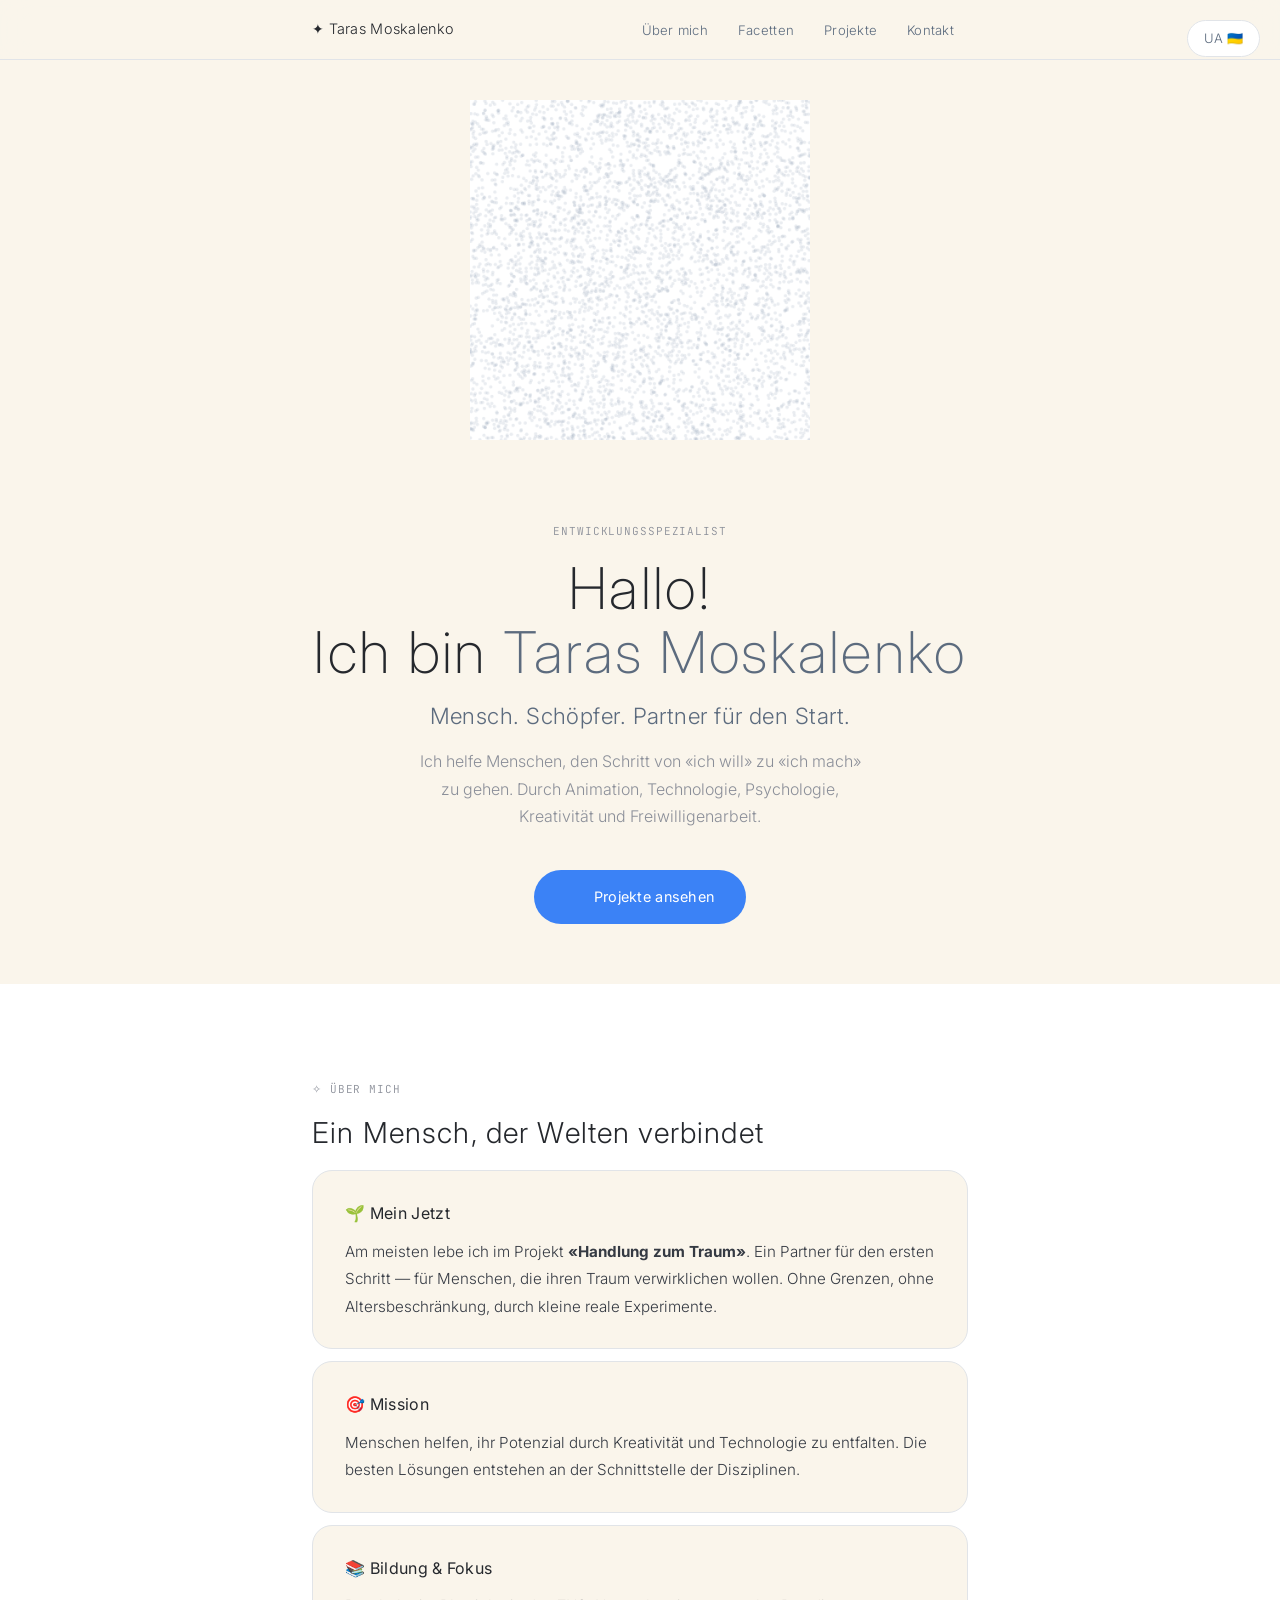
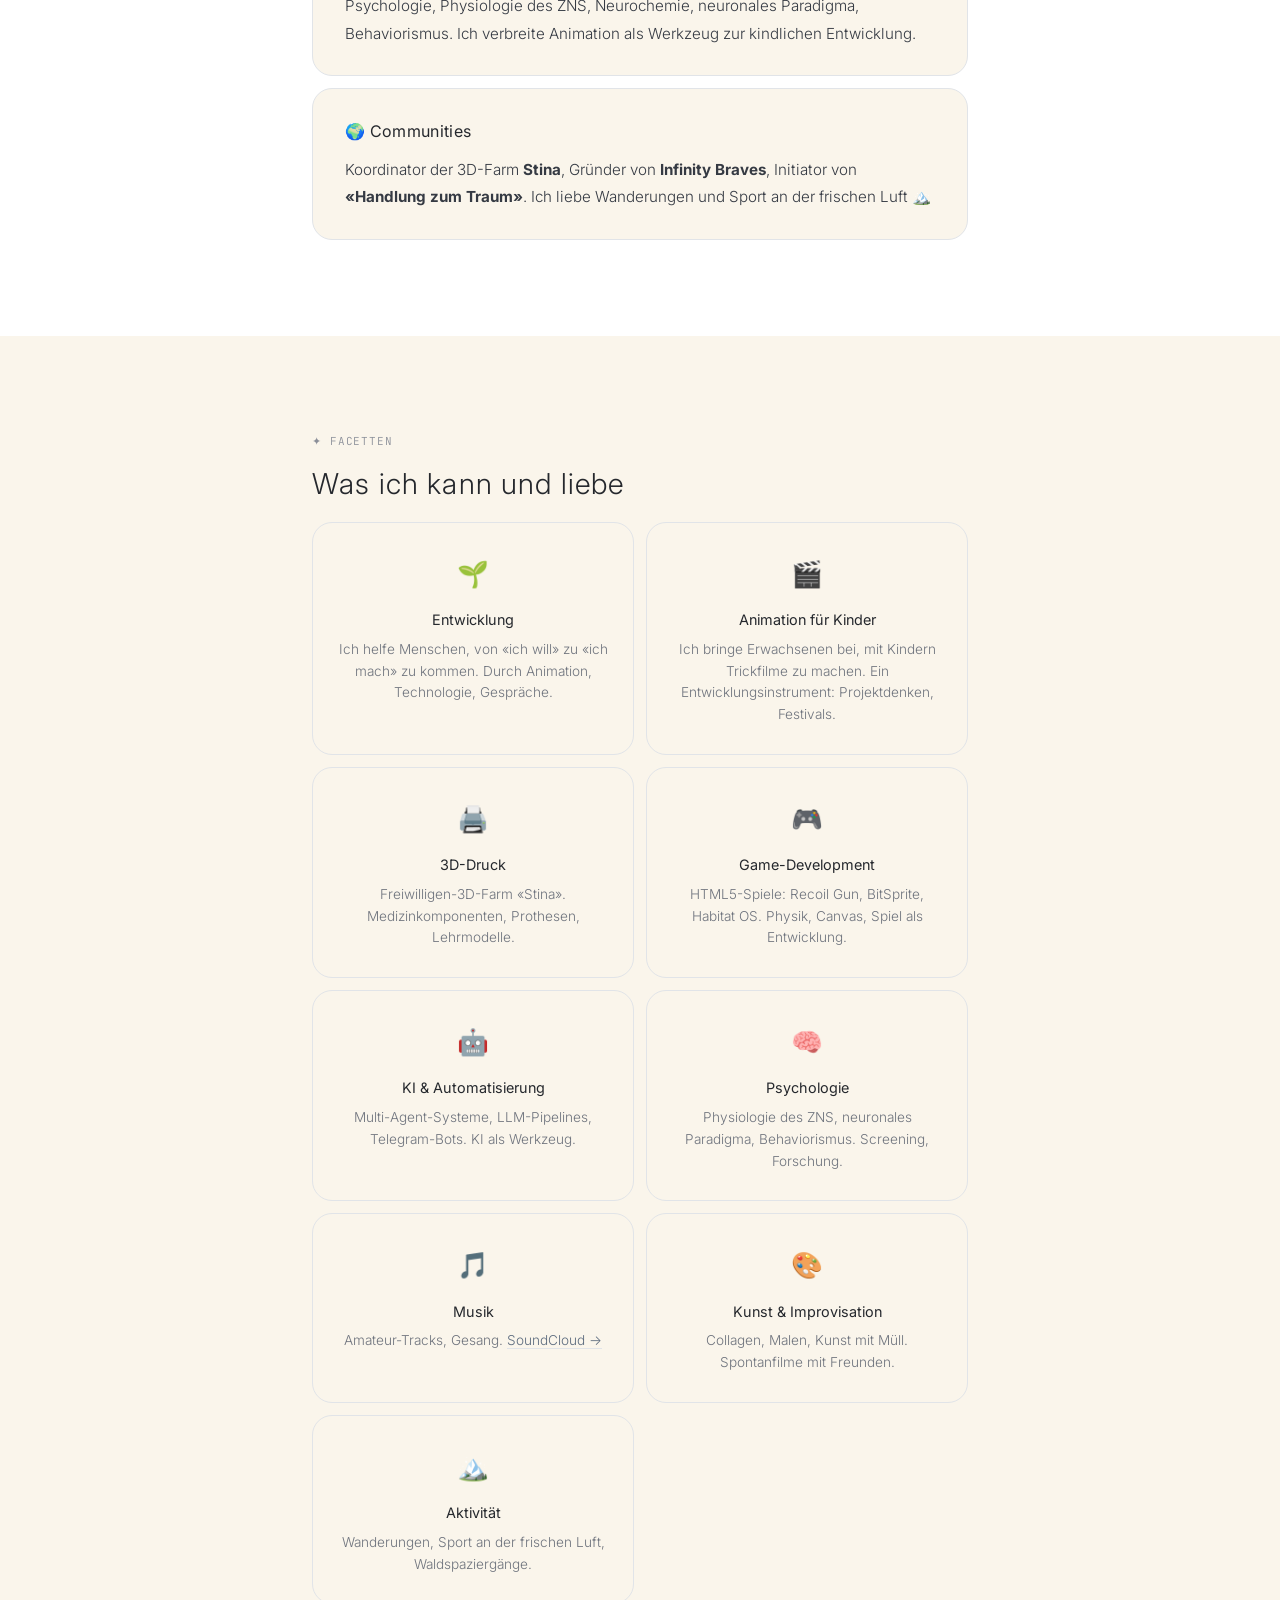
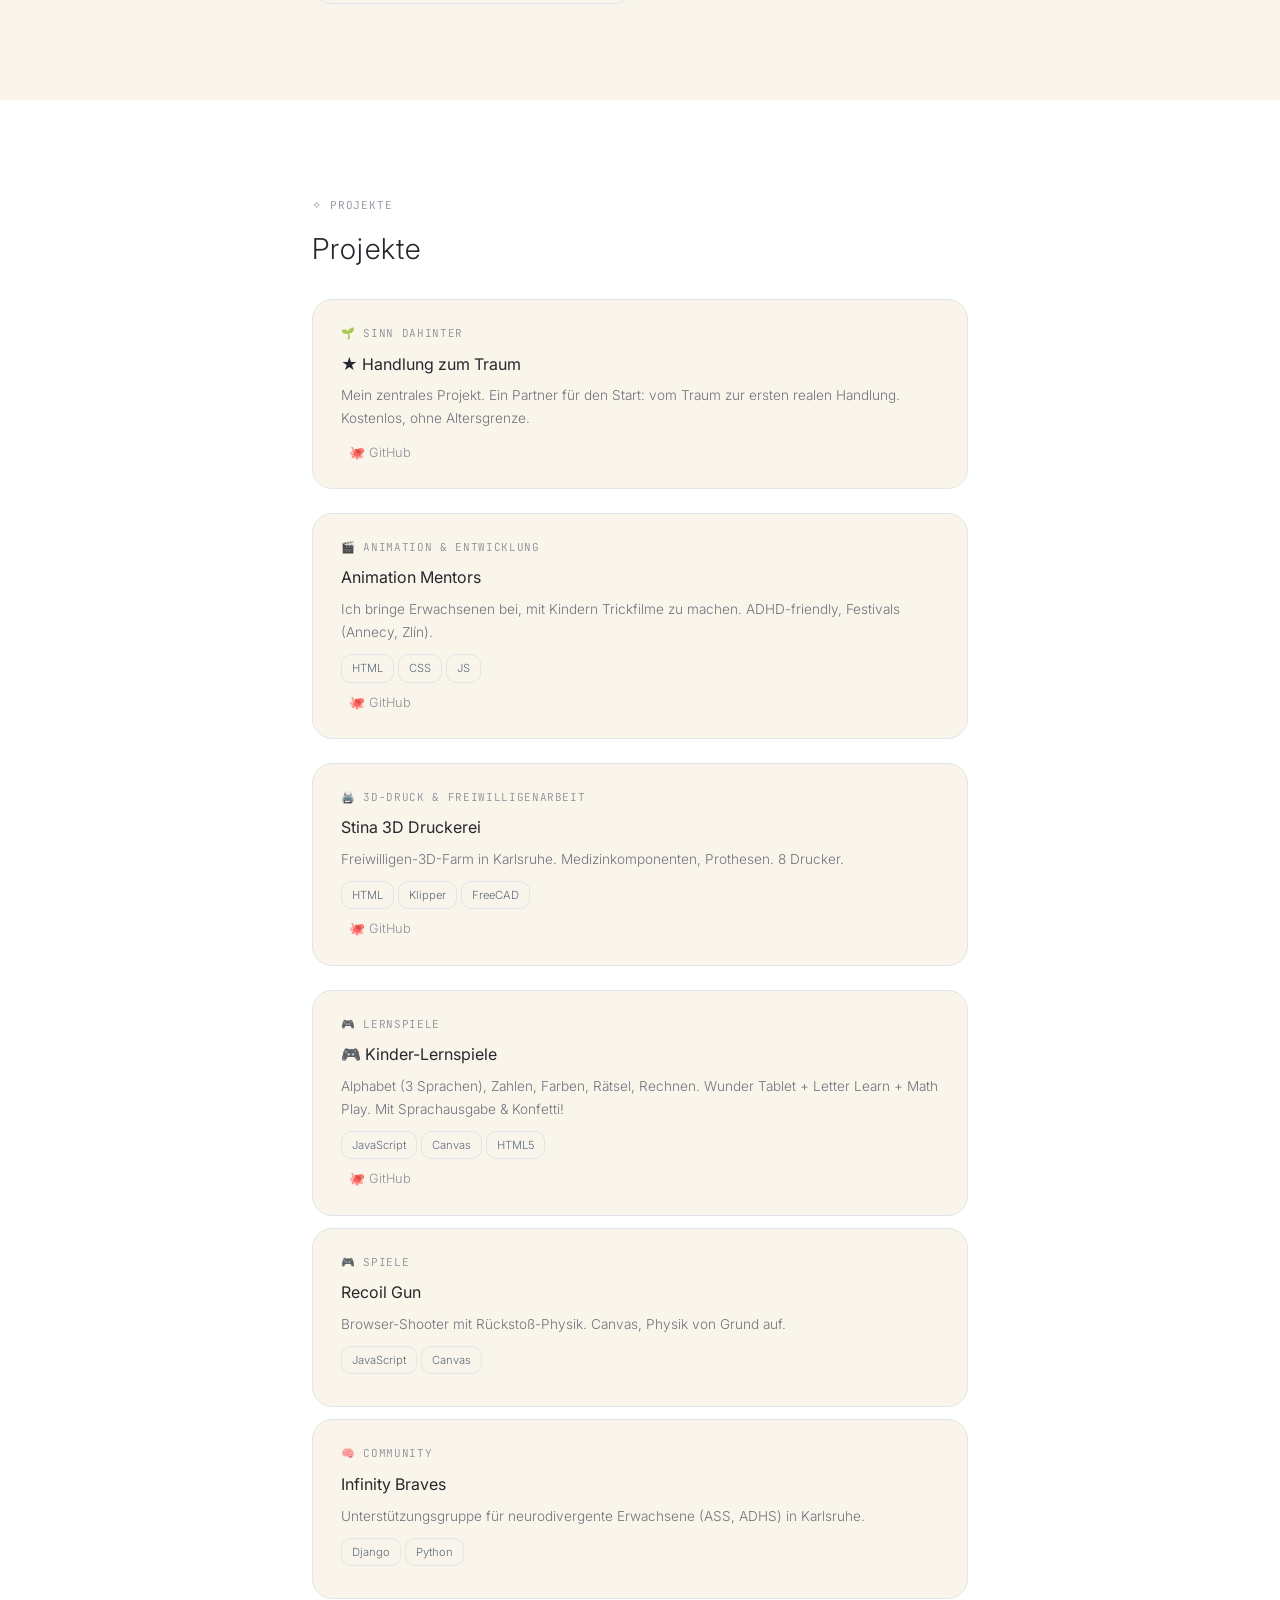
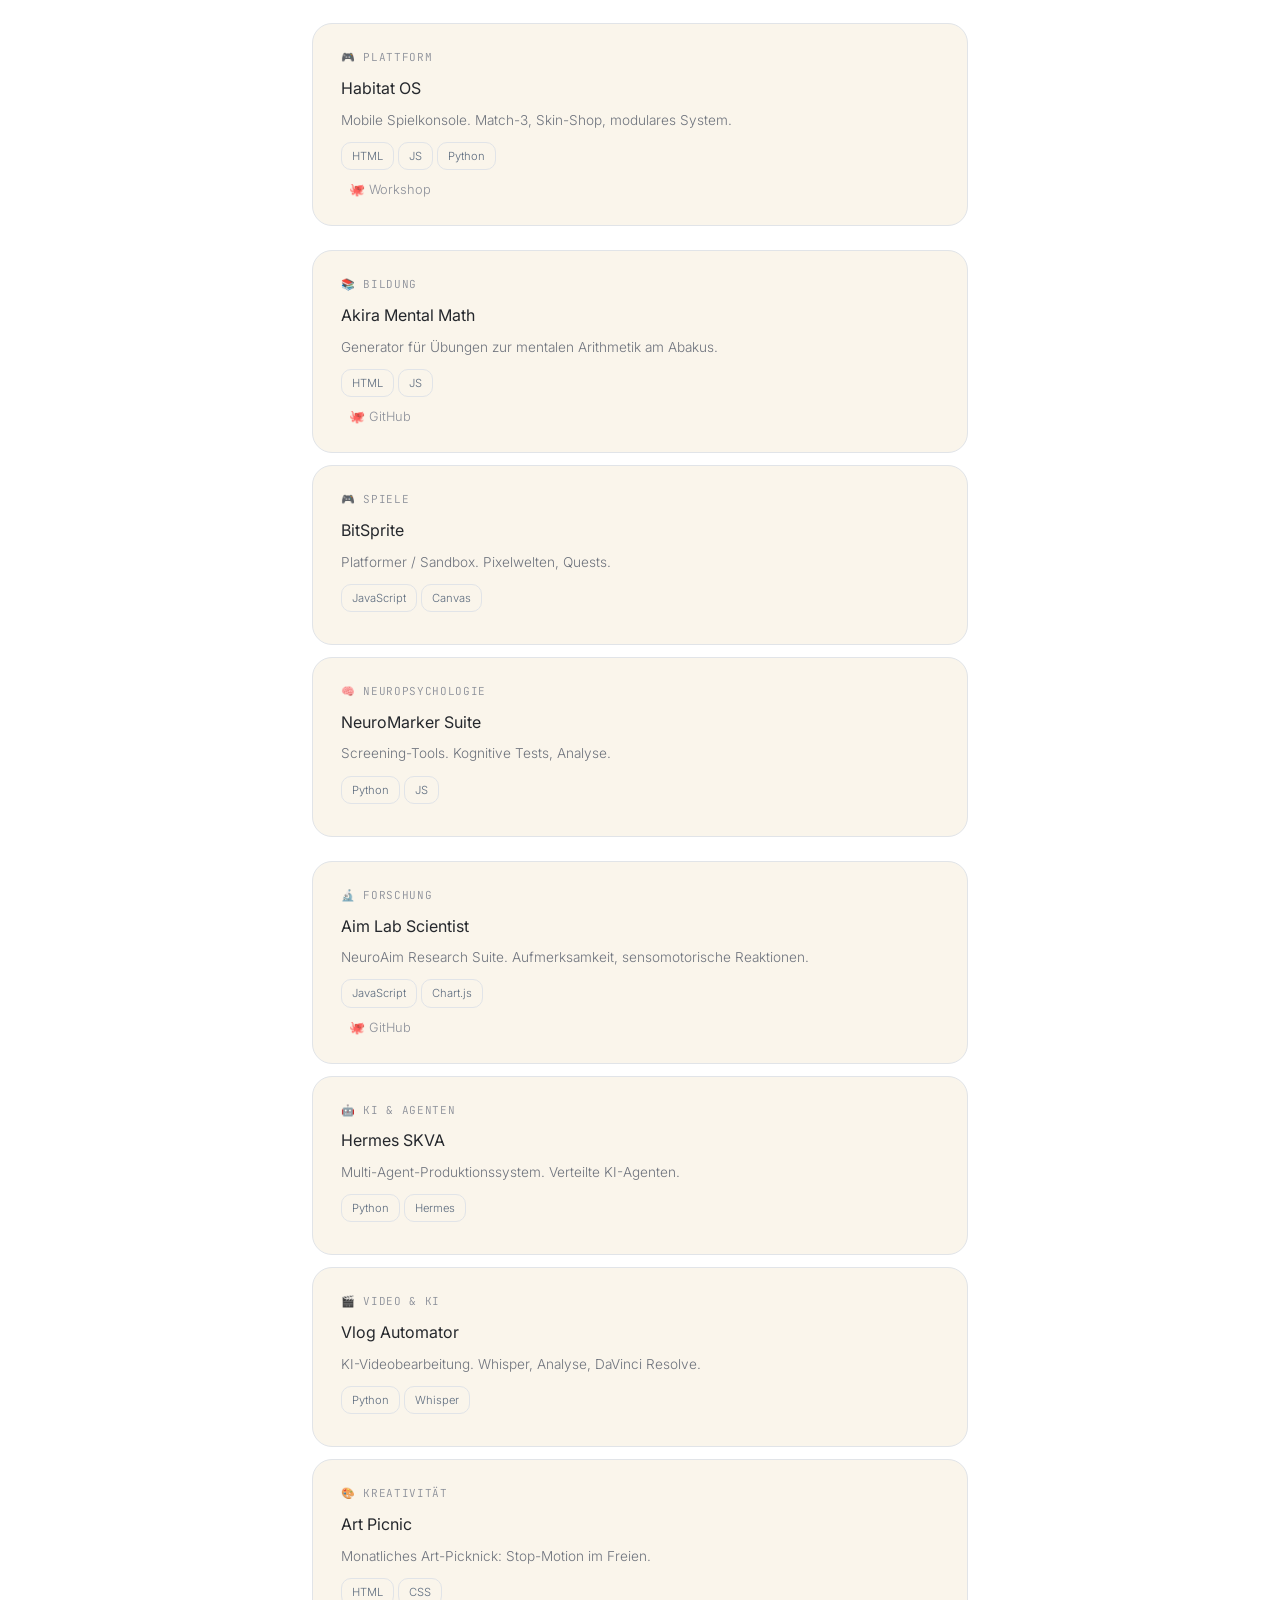
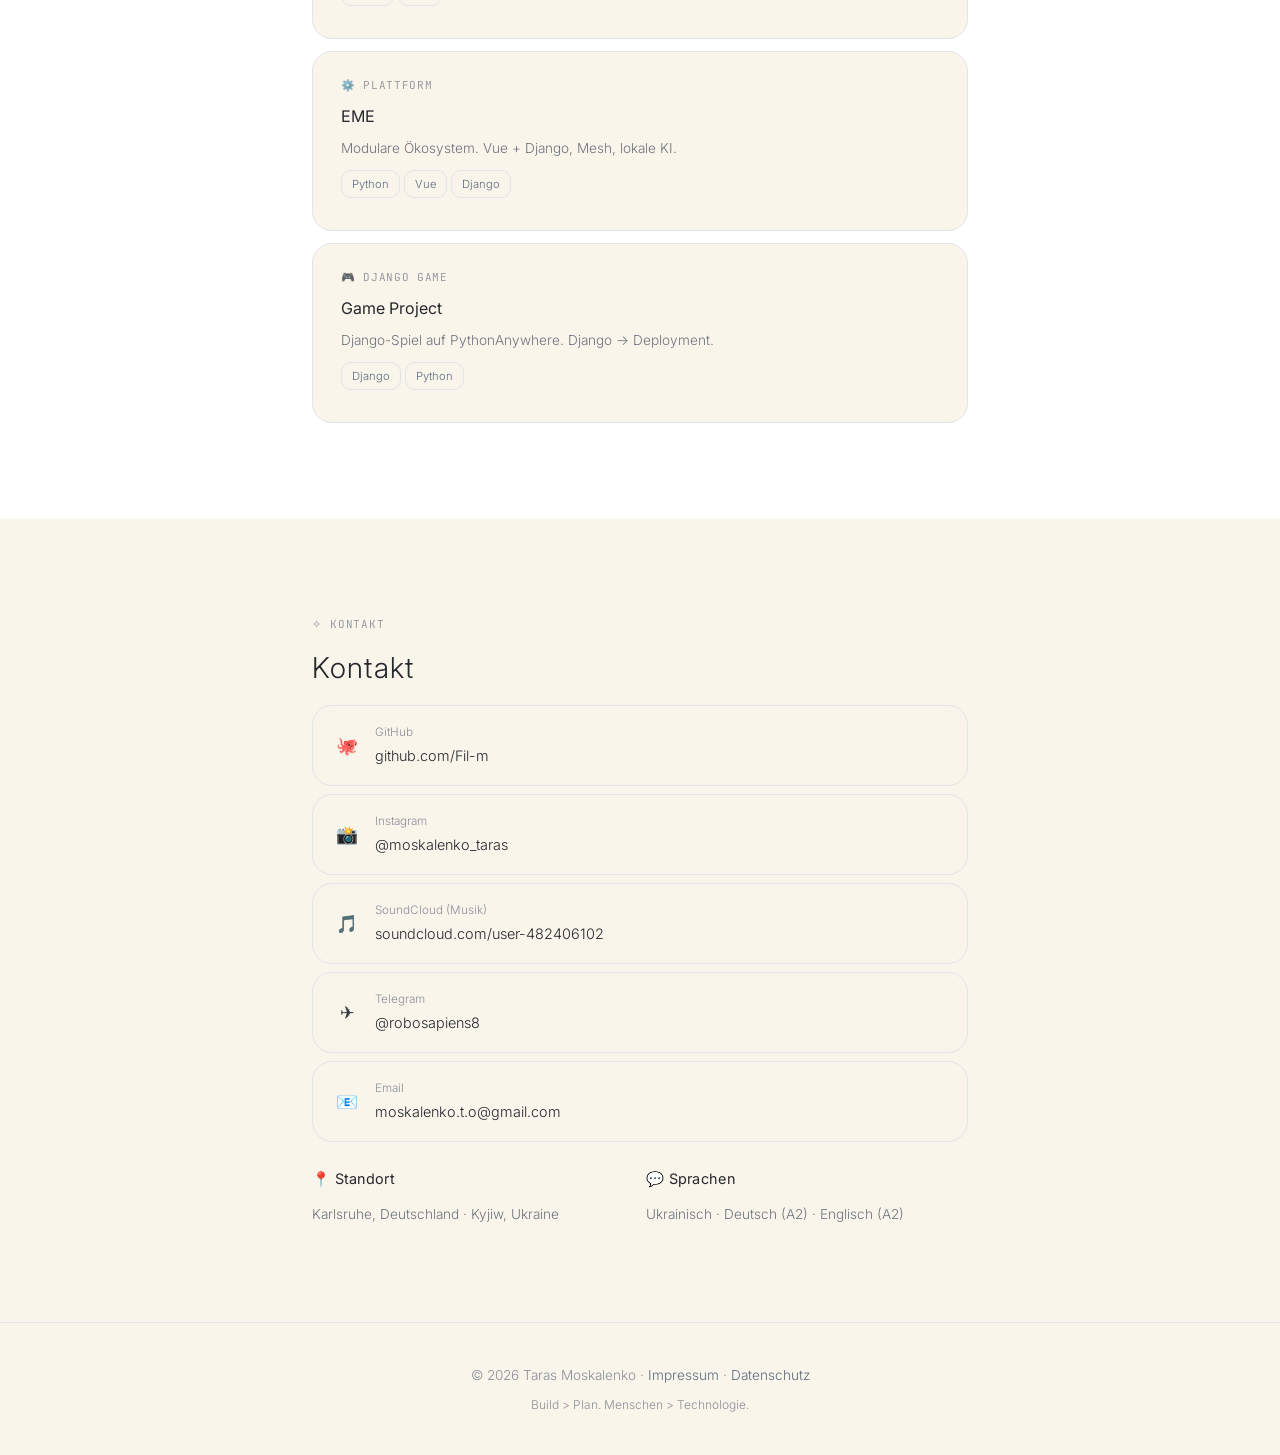
==== index-de.html @ f67fa310 "🇩🇪 Додано німецьку версію (index-de.html) + перемикач мов" ====
<!DOCTYPE html>
<html lang="de">
<head>
<meta charset="UTF-8">
<meta name="viewport" content="width=device-width, initial-scale=1.0">
<title>Taras Moskalenko — Mensch. Schöpfer.</title>
<meta name="description" content="Taras Moskalenko — Entwicklungsspezialist. Animation für Kinder, 3D-Druck, Game-Development, Kreativität, Psychologie.">
<link rel="preconnect" href="https://fonts.googleapis.com">
<link href="https://fonts.googleapis.com/css2?family=Inter:wght@200;300;400;500&family=JetBrains+Mono:wght@200;300;400&display=swap" rel="stylesheet">
<script src="face-data.js"></script>
<style>
*,*::before,*::after{box-sizing:border-box;margin:0;padding:0}
html{scroll-behavior:smooth}
body{font-family:'Inter',-apple-system,system-ui,sans-serif;background:#faf5eb;color:#353a43;line-height:1.8;-webkit-font-smoothing:antialiased;font-size:17px;font-weight:300}

.container{max-width:720px;margin:0 auto;padding:0 32px}
.mono{font-family:'JetBrains Mono',monospace;font-weight:300}

/* NAV */
nav{position:fixed;top:0;left:0;right:0;z-index:100;background:rgba(250,245,235,0.85);backdrop-filter:blur(16px);border-bottom:1px solid #e1e4e8}
.nav-inner{display:flex;align-items:center;justify-content:space-between;max-width:720px;margin:0 auto;padding:14px 32px}
.nav-logo{font-family:'Inter',sans-serif;font-weight:300;font-size:0.9rem;color:#25282d;letter-spacing:0.02em}
.nav-links{display:flex;gap:2px;list-style:none;flex-wrap:wrap}
.nav-links a{color:#5c6b7e;text-decoration:none;font-size:0.82rem;font-weight:300;padding:5px 14px;border-radius:20px;transition:all 0.2s;letter-spacing:0.02em}
.nav-links a:hover{color:#25282d;background:rgba(92,107,126,0.08)}

.lang-switch{position:fixed;top:20px;right:20px;z-index:100;background:#fff;border:1px solid #e1e4e8;border-radius:40px;padding:6px 16px;font-size:13px;color:#5c6b7e;text-decoration:none;font-weight:300;transition:all 0.2s}
.lang-switch:hover{border-color:#5c6b7e;color:#25282d}

/* HERO */
.hero{min-height:90vh;display:flex;align-items:center;justify-content:center;background:#faf5eb;color:#25282d;padding:100px 0 60px;text-align:center;position:relative}
.hero h1{font-size:clamp(2.2rem,5.5vw,3.6rem);font-weight:200;letter-spacing:0.04em;line-height:1.1;margin-bottom:12px;color:#25282d}
.hero h1 .hl{color:#5c6b7e}
.hero-tagline{font-size:clamp(1.1rem,2.5vw,1.4rem);color:#5c6b7e;max-width:520px;margin:0 auto 12px;font-weight:300;letter-spacing:0.02em}
.hero-sub{font-size:clamp(0.9rem,1.8vw,1rem);color:#8b8f99;max-width:460px;margin:0 auto 40px;font-weight:300;line-height:1.7}
.hero-visual{margin-bottom:40px}
.hero-photo-wrap{background:#fff;display:inline-block;margin-bottom:32px;line-height:0}
#particleCanvas{width:340px;height:340px;display:block}
.hero-cta{display:inline-flex;align-items:center;gap:10px;background:#3b82f6;color:#fff;padding:14px 32px;border-radius:40px;font-size:0.9rem;font-weight:400;text-decoration:none;letter-spacing:0.02em;transition:background 0.3s}
.hero-cta:hover{background:#2563eb}

/* SECTIONS */
section{padding:96px 0}
section:nth-child(odd){background:#faf5eb}
section:nth-child(even){background:#fff}
.section-label{font-size:11px;font-family:'JetBrains Mono',monospace;font-weight:300;text-transform:uppercase;letter-spacing:0.08em;color:#8b8f99;margin-bottom:16px}
h2{font-size:clamp(1.4rem,3.2vw,1.8rem);font-weight:300;letter-spacing:0.04em;margin-bottom:20px;color:#25282d;line-height:1.2}
h2 + .sub{color:#6e737d;font-size:1rem;margin-bottom:40px;max-width:560px;line-height:1.7;font-weight:300}

/* ABOUT */
.about-grid{display:grid;grid-template-columns:1fr;gap:12px}
.about-card{background:#faf5eb;border:1px solid #e1e4e8;border-radius:20px;padding:28px 32px}
.about-card h3{font-size:1rem;font-weight:400;margin-bottom:10px;color:#25282d;letter-spacing:0.02em}
.about-card p{color:#353a43;font-size:0.95rem;line-height:1.8;font-weight:300}

/* FACETS */
.facets-grid{display:grid;grid-template-columns:repeat(auto-fill,minmax(220px,1fr));gap:12px}
.facet-card{background:#faf5eb;border:1px solid #e1e4e8;border-radius:20px;padding:28px 24px;text-align:center;transition:border-color 0.2s}
.facet-card:hover{border-color:#5c6b7e}
.facet-icon{font-size:1.6rem;margin-bottom:10px}
.facet-card h3{font-family:'Inter',sans-serif;font-size:0.9rem;font-weight:400;margin-bottom:6px;color:#25282d}
.facet-card p{color:#6e737d;font-size:0.85rem;line-height:1.6;font-weight:300}

/* PROJECTS */
.projects-grid{display:grid;grid-template-columns:1fr;gap:12px}
.project-card-link{text-decoration:none;color:inherit;display:block;border-radius:20px}
.project-card{background:#faf5eb;border:1px solid #e1e4e8;border-radius:20px;padding:24px 28px;transition:border-color 0.2s}
.project-card:hover{border-color:#5c6b7e}
.project-cat{font-size:11px;font-family:'JetBrains Mono',monospace;font-weight:300;text-transform:uppercase;letter-spacing:0.06em;color:#8b8f99;margin-bottom:6px}
.project-card h3{font-size:1rem;font-weight:400;margin-bottom:6px;color:#25282d}
.project-card p{color:#6e737d;font-size:0.85rem;line-height:1.7;margin-bottom:10px;font-weight:300}
.project-techs{display:flex;flex-wrap:wrap;gap:4px;margin-bottom:8px}
.project-tech{font-size:0.7rem;font-weight:300;padding:3px 10px;border-radius:10px;border:1px solid #e1e4e8;color:#5c6b7e}
.project-links{display:flex;gap:8px}
.project-links a{color:#8b8f99;font-size:0.8rem;font-weight:300;text-decoration:none;transition:color 0.2s;display:inline-flex;align-items:center;gap:4px;position:relative;z-index:2}
.project-links a:hover{color:#25282d}

/* CONTACT */
.contact-grid{display:grid;grid-template-columns:1fr;gap:12px}
.contact-links{display:flex;flex-direction:column;gap:8px}
.contact-item{display:flex;align-items:center;gap:14px;padding:16px 20px;border-radius:20px;background:#faf5eb;border:1px solid #e1e4e8;text-decoration:none;color:#353a43;transition:border-color 0.2s}
.contact-item:hover{border-color:#5c6b7e}
.contact-icon{font-size:1.1rem;width:28px;text-align:center}
.contact-label{font-size:0.73rem;color:#8b8f99;font-weight:300}
.contact-value{font-size:0.9rem;font-weight:300;color:#25282d}

/* FOOTER */
footer{background:#faf5eb;border-top:1px solid #e1e4e8;color:#8b8f99;text-align:center;padding:40px 0;font-size:0.85rem;font-weight:300}
footer a{color:#5c6b7e;text-decoration:none}
footer a:hover{color:#25282d}

/* ANIMATION */
.fade-in{opacity:0;transform:translateY(20px);transition:opacity 0.8s ease,transform 0.8s ease}
.fade-in.visible{opacity:1;transform:translateY(0)}

@media(max-width:640px){
  body{font-size:16px}
  .hero{min-height:auto;padding:80px 0 50px}
  .container{padding:0 24px}
  section{padding:64px 0}
  .nav-inner{padding:12px 24px}
  .nav-links a{padding:4px 10px;font-size:0.75rem}
  #particleCanvas{width:240px;height:240px}
  .hero h1{font-size:clamp(1.8rem,7vw,2.4rem)}
  .about-card,.project-card{padding:22px 20px}
  .facet-card{padding:22px 18px}
}
</style>
</head>
<body>

<nav>
  <div class="nav-inner">
    <div class="nav-logo">✦ Taras Moskalenko</div>
    <ul class="nav-links">
      <li><a href="#about">Über mich</a></li>
      <li><a href="#facets">Facetten</a></li>
      <li><a href="#projects">Projekte</a></li>
      <li><a href="#contact">Kontakt</a></li>
    </ul>
  </div>
</nav>

<a href="index.html" class="lang-switch">UA 🇺🇦</a>

<!-- HERO -->
<header class="hero" id="home">
  <div class="container">
    <div class="hero-visual">
      <div class="hero-photo-wrap">
        <canvas id="particleCanvas" width="400" height="400"></canvas>
      </div>
    </div>
    <div class="section-label" style="color:#8b8f99">Entwicklungsspezialist</div>
    <h1>Hallo!<br>Ich bin <span class="hl">Taras Moskalenko</span></h1>
    <div class="hero-tagline">Mensch. Schöpfer. Partner für den Start.</div>
    <div class="hero-sub">Ich helfe Menschen, den Schritt von «ich will» zu «ich mach» zu gehen. Durch Animation, Technologie, Psychologie, Kreativität und Freiwilligenarbeit.</div>
    <a href="#projects" class="hero-cta">
      <svg viewBox="0 0 24 24" fill="none" stroke-width="1.5" stroke-linecap="round" stroke-linejoin="round" width="18" height="18"><path d="M7 17L17 7"/><path d="M7 7h10v10"/></svg>
      Projekte ansehen
    </a>
  </div>
</header>

<!-- ABOUT -->
<section id="about">
  <div class="container fade-in">
    <div class="section-label">✧ Über mich</div>
    <h2>Ein Mensch, der Welten verbindet</h2>
    <div class="about-grid">
      <div class="about-card"><h3>🌱 Mein Jetzt</h3><p>Am meisten lebe ich im Projekt <strong>«Handlung zum Traum»</strong>. Ein Partner für den ersten Schritt — für Menschen, die ihren Traum verwirklichen wollen. Ohne Grenzen, ohne Altersbeschränkung, durch kleine reale Experimente.</p></div>
      <div class="about-card"><h3>🎯 Mission</h3><p>Menschen helfen, ihr Potenzial durch Kreativität und Technologie zu entfalten. Die besten Lösungen entstehen an der Schnittstelle der Disziplinen.</p></div>
      <div class="about-card"><h3>📚 Bildung & Fokus</h3><p>Psychologie, Physiologie des ZNS, Neurochemie, neuronales Paradigma, Behaviorismus. Ich verbreite Animation als Werkzeug zur kindlichen Entwicklung.</p></div>
      <div class="about-card"><h3>🌍 Communities</h3><p>Koordinator der 3D-Farm <strong>Stina</strong>, Gründer von <strong>Infinity Braves</strong>, Initiator von <strong>«Handlung zum Traum»</strong>. Ich liebe Wanderungen und Sport an der frischen Luft 🏔️</p></div>
    </div>
  </div>
</section>

<!-- FACETS -->
<section id="facets">
  <div class="container fade-in">
    <div class="section-label">✦ Facetten</div>
    <h2>Was ich kann und liebe</h2>
    <div class="facets-grid">
      <div class="facet-card"><div class="facet-icon">🌱</div><h3>Entwicklung</h3><p>Ich helfe Menschen, von «ich will» zu «ich mach» zu kommen. Durch Animation, Technologie, Gespräche.</p></div>
      <div class="facet-card"><div class="facet-icon">🎬</div><h3>Animation für Kinder</h3><p>Ich bringe Erwachsenen bei, mit Kindern Trickfilme zu machen. Ein Entwicklungsinstrument: Projektdenken, Festivals.</p></div>
      <div class="facet-card"><div class="facet-icon">🖨️</div><h3>3D-Druck</h3><p>Freiwilligen-3D-Farm «Stina». Medizinkomponenten, Prothesen, Lehrmodelle.</p></div>
      <div class="facet-card"><div class="facet-icon">🎮</div><h3>Game-Development</h3><p>HTML5-Spiele: Recoil Gun, BitSprite, Habitat OS. Physik, Canvas, Spiel als Entwicklung.</p></div>
      <div class="facet-card"><div class="facet-icon">🤖</div><h3>KI & Automatisierung</h3><p>Multi-Agent-Systeme, LLM-Pipelines, Telegram-Bots. KI als Werkzeug.</p></div>
      <div class="facet-card"><div class="facet-icon">🧠</div><h3>Psychologie</h3><p>Physiologie des ZNS, neuronales Paradigma, Behaviorismus. Screening, Forschung.</p></div>
      <div class="facet-card"><div class="facet-icon">🎵</div><h3>Musik</h3><p>Amateur-Tracks, Gesang. <a href="https://soundcloud.com/user-482406102" target="_blank" style="color:#5c6b7e;text-decoration:none;border-bottom:1px solid #e1e4e8;">SoundCloud →</a></p></div>
      <div class="facet-card"><div class="facet-icon">🎨</div><h3>Kunst & Improvisation</h3><p>Collagen, Malen, Kunst mit Müll. Spontanfilme mit Freunden.</p></div>
      <div class="facet-card"><div class="facet-icon">🏔️</div><h3>Aktivität</h3><p>Wanderungen, Sport an der frischen Luft, Waldspaziergänge.</p></div>
    </div>
  </div>
</section>

<!-- PROJECTS -->
<section id="projects">
  <div class="container fade-in">
    <div class="section-label">✧ Projekte</div>
    <h2>Projekte</h2>
    <div class="projects-grid">
      <a href="https://fil-m.github.io/diya-do-mriyi/index-de.html" target="_blank" class="project-card-link"><div class="project-card"><div class="project-cat">🌱 Sinn dahinter</div><h3>★ Handlung zum Traum</h3><p>Mein zentrales Projekt. Ein Partner für den Start: vom Traum zur ersten realen Handlung. Kostenlos, ohne Altersgrenze.</p><div class="project-links"><a href="https://github.com/Fil-m/diya-do-mriyi" target="_blank" onclick="event.stopPropagation()">🐙 GitHub</a></div></div></a>
      <a href="https://fil-m.github.io/animation_mentors/" target="_blank" class="project-card-link"><div class="project-card"><div class="project-cat">🎬 Animation & Entwicklung</div><h3>Animation Mentors</h3><p>Ich bringe Erwachsenen bei, mit Kindern Trickfilme zu machen. ADHD-friendly, Festivals (Annecy, Zlín).</p><div class="project-techs"><span class="project-tech">HTML</span><span class="project-tech">CSS</span><span class="project-tech">JS</span></div><div class="project-links"><a href="https://github.com/Fil-m/animation_mentors" target="_blank" onclick="event.stopPropagation()">🐙 GitHub</a></div></div></a>
      <a href="https://fil-m.github.io/stina-3d/" target="_blank" class="project-card-link"><div class="project-card"><div class="project-cat">🖨️ 3D-Druck & Freiwilligenarbeit</div><h3>Stina 3D Druckerei</h3><p>Freiwilligen-3D-Farm in Karlsruhe. Medizinkomponenten, Prothesen. 8 Drucker.</p><div class="project-techs"><span class="project-tech">HTML</span><span class="project-tech">Klipper</span><span class="project-tech">FreeCAD</span></div><div class="project-links"><a href="https://github.com/Fil-m/stina-3d" target="_blank" onclick="event.stopPropagation()">🐙 GitHub</a></div></div></a>
      <a href="https://fil-m.github.io/kids-games/" target="_blank" class="project-card-link"><div class="project-card"><div class="project-cat">🎮 Lernspiele</div><h3>🎮 Kinder-Lernspiele</h3><p>Alphabet (3 Sprachen), Zahlen, Farben, Rätsel, Rechnen. Wunder Tablet + Letter Learn + Math Play. Mit Sprachausgabe & Konfetti!</p><div class="project-techs"><span class="project-tech">JavaScript</span><span class="project-tech">Canvas</span><span class="project-tech">HTML5</span></div><div class="project-links"><a href="https://github.com/Fil-m/kids-games" target="_blank" onclick="event.stopPropagation()">🐙 GitHub</a></div></div></a>
      <a href="https://fil-m.github.io/recoil-game/" target="_blank" class="project-card-link"><div class="project-card"><div class="project-cat">🎮 Spiele</div><h3>Recoil Gun</h3><p>Browser-Shooter mit Rückstoß-Physik. Canvas, Physik von Grund auf.</p><div class="project-techs"><span class="project-tech">JavaScript</span><span class="project-tech">Canvas</span></div></div></a>
      <a href="https://fil-m.github.io/--braves/" target="_blank" class="project-card-link"><div class="project-card"><div class="project-cat">🧠 Community</div><h3>Infinity Braves</h3><p>Unterstützungsgruppe für neurodivergente Erwachsene (ASS, ADHS) in Karlsruhe.</p><div class="project-techs"><span class="project-tech">Django</span><span class="project-tech">Python</span></div></div></a>
      <a href="https://fil-m.github.io/habitat-os-test/" target="_blank" class="project-card-link"><div class="project-card"><div class="project-cat">🎮 Plattform</div><h3>Habitat OS</h3><p>Mobile Spielkonsole. Match-3, Skin-Shop, modulares System.</p><div class="project-techs"><span class="project-tech">HTML</span><span class="project-tech">JS</span><span class="project-tech">Python</span></div><div class="project-links"><a href="https://github.com/Fil-m/habitat-os-workshop" target="_blank" onclick="event.stopPropagation()">🐙 Workshop</a></div></div></a>
      <a href="https://fil-m.github.io/akira-mental-math/" target="_blank" class="project-card-link"><div class="project-card"><div class="project-cat">📚 Bildung</div><h3>Akira Mental Math</h3><p>Generator für Übungen zur mentalen Arithmetik am Abakus.</p><div class="project-techs"><span class="project-tech">HTML</span><span class="project-tech">JS</span></div><div class="project-links"><a href="https://github.com/Fil-m/akira-mental-math" target="_blank" onclick="event.stopPropagation()">🐙 GitHub</a></div></div></a>
      <a href="https://fil-m.github.io/bitsprite/" target="_blank" class="project-card-link"><div class="project-card"><div class="project-cat">🎮 Spiele</div><h3>BitSprite</h3><p>Platformer / Sandbox. Pixelwelten, Quests.</p><div class="project-techs"><span class="project-tech">JavaScript</span><span class="project-tech">Canvas</span></div></div></a>
      <a href="https://github.com/Fil-m/neuromarker-suite" target="_blank" class="project-card-link"><div class="project-card"><div class="project-cat">🧠 Neuropsychologie</div><h3>NeuroMarker Suite</h3><p>Screening-Tools. Kognitive Tests, Analyse.</p><div class="project-techs"><span class="project-tech">Python</span><span class="project-tech">JS</span></div></div></a>
      <a href="https://fil-m.github.io/aim-lab-scientist/" target="_blank" class="project-card-link"><div class="project-card"><div class="project-cat">🔬 Forschung</div><h3>Aim Lab Scientist</h3><p>NeuroAim Research Suite. Aufmerksamkeit, sensomotorische Reaktionen.</p><div class="project-techs"><span class="project-tech">JavaScript</span><span class="project-tech">Chart.js</span></div><div class="project-links"><a href="https://github.com/Fil-m/aim-lab-scientist" target="_blank" onclick="event.stopPropagation()">🐙 GitHub</a></div></div></a>
      <a href="https://github.com/Fil-m/hermes-skva" target="_blank" class="project-card-link"><div class="project-card"><div class="project-cat">🤖 KI & Agenten</div><h3>Hermes SKVA</h3><p>Multi-Agent-Produktionssystem. Verteilte KI-Agenten.</p><div class="project-techs"><span class="project-tech">Python</span><span class="project-tech">Hermes</span></div></div></a>
      <a href="https://github.com/Fil-m/vlog-automator" target="_blank" class="project-card-link"><div class="project-card"><div class="project-cat">🎬 Video & KI</div><h3>Vlog Automator</h3><p>KI-Videobearbeitung. Whisper, Analyse, DaVinci Resolve.</p><div class="project-techs"><span class="project-tech">Python</span><span class="project-tech">Whisper</span></div></div></a>
      <a href="https://fil-m.github.io/art-picnic/" target="_blank" class="project-card-link"><div class="project-card"><div class="project-cat">🎨 Kreativität</div><h3>Art Picnic</h3><p>Monatliches Art-Picknick: Stop-Motion im Freien.</p><div class="project-techs"><span class="project-tech">HTML</span><span class="project-tech">CSS</span></div></div></a>
      <a href="https://github.com/Fil-m/eme" target="_blank" class="project-card-link"><div class="project-card"><div class="project-cat">⚙️ Plattform</div><h3>EME</h3><p>Modulare Ökosystem. Vue + Django, Mesh, lokale KI.</p><div class="project-techs"><span class="project-tech">Python</span><span class="project-tech">Vue</span><span class="project-tech">Django</span></div></div></a>
      <a href="https://yelyzavetaandriievska.pythonanywhere.com/" target="_blank" class="project-card-link"><div class="project-card"><div class="project-cat">🎮 Django Game</div><h3>Game Project</h3><p>Django-Spiel auf PythonAnywhere. Django → Deployment.</p><div class="project-techs"><span class="project-tech">Django</span><span class="project-tech">Python</span></div></div></a>
    </div>
  </div>
</section>

<!-- CONTACT -->
<section id="contact">
  <div class="container fade-in">
    <div class="section-label">✧ Kontakt</div>
    <h2>Kontakt</h2>
    <div class="contact-grid">
      <div class="contact-links">
        <a href="https://github.com/Fil-m" target="_blank" class="contact-item"><div class="contact-icon">🐙</div><div><div class="contact-label">GitHub</div><div class="contact-value">github.com/Fil-m</div></div></a>
        <a href="https://www.instagram.com/moskalenko_taras/" target="_blank" class="contact-item"><div class="contact-icon">📸</div><div><div class="contact-label">Instagram</div><div class="contact-value">@moskalenko_taras</div></div></a>
        <a href="https://soundcloud.com/user-482406102" target="_blank" class="contact-item"><div class="contact-icon">🎵</div><div><div class="contact-label">SoundCloud (Musik)</div><div class="contact-value">soundcloud.com/user-482406102</div></div></a>
        <a href="https://t.me/robosapiens8" target="_blank" class="contact-item"><div class="contact-icon">✈️</div><div><div class="contact-label">Telegram</div><div class="contact-value">@robosapiens8</div></div></a>
        <a href="mailto:moskalenko.t.o@gmail.com" class="contact-item"><div class="contact-icon">📧</div><div><div class="contact-label">Email</div><div class="contact-value">moskalenko.t.o@gmail.com</div></div></a>
      </div>
      <div style="display:grid;grid-template-columns:1fr 1fr;gap:12px;margin-top:12px">
        <div class="about-card" style="background:none;padding:0;border:none"><h3 style="color:#25282d;font-size:0.9rem">📍 Standort</h3><p style="color:#6e737d;font-size:0.85rem">Karlsruhe, Deutschland · Kyjiw, Ukraine</p></div>
        <div class="about-card" style="background:none;padding:0;border:none"><h3 style="color:#25282d;font-size:0.9rem">💬 Sprachen</h3><p style="color:#6e737d;font-size:0.85rem">Ukrainisch · Deutsch (A2) · Englisch (A2)</p></div>
      </div>
    </div>
  </div>
</section>

<footer>
  <div class="container">
    <p>© 2026 Taras Moskalenko · <a href="https://fil-m.github.io/diya-do-mriyi/impressum.html">Impressum</a> · <a href="https://fil-m.github.io/diya-do-mriyi/datenschutz.html">Datenschutz</a></p>
    <p style="margin-top:6px;font-size:0.75rem;color:#8b8f99">Build > Plan. Menschen > Technologie.</p>
  </div>
</footer>

<script>
// ─── PIXEL PARTICLE SYSTEM ───
const canvas = document.getElementById('particleCanvas');
const ctx = canvas.getContext('2d');
const W = canvas.width, H = canvas.height;

let particles = [];
const PHASE_CHAOS = 0, PHASE_FORMING = 1, PHASE_FORMED = 2, PHASE_SCATTER = 3;
let phase = PHASE_CHAOS;
let phaseTimer = 0;
const FORM_DURATION = 200;
const HOLD_DURATION = 400;
const SCATTER_DURATION = 150;
const CHAOS_DURATION = 400;

function initParticles() {
    const data = FACEPIXELS;
    const grid = data.grid || 45;
    const scale = 1.0;
    const cellW = (W * scale) / grid;
    const cellH = (H * scale) / grid;
    const offsetX = (W - W * scale) / 2;
    const offsetY = (H - H * scale) / 2;

    particles = data.particles.map(p => {
        const tx = offsetX + p.x * W * scale + cellW/2;
        const ty = offsetY + p.y * H * scale + cellH/2;
        return {
            x: Math.random() * W, y: Math.random() * H,
            tx, ty, sx: 0, sy: 0,
            vx: (Math.random() - 0.5) * 2,
            vy: (Math.random() - 0.5) * 2,
            r: p.r, g: p.g, b: p.b,
            size: 4 + Math.random() * 2
        };
    });
    particles.forEach(p => {
        p.sx = Math.random() * W;
        p.sy = Math.random() * H;
    });
}

function lerp(a, b, t) { return a + (b - a) * t; }

function update() {
    phaseTimer++;
    if (phase === PHASE_CHAOS && phaseTimer > CHAOS_DURATION) {
        phase = PHASE_FORMING; phaseTimer = 0;
        particles.forEach(p => { p.sx = p.x; p.sy = p.y; });
    } else if (phase === PHASE_FORMING && phaseTimer > FORM_DURATION) {
        phase = PHASE_FORMED; phaseTimer = 0;
    } else if (phase === PHASE_FORMED && phaseTimer > HOLD_DURATION) {
        phase = PHASE_SCATTER; phaseTimer = 0;
    } else if (phase === PHASE_SCATTER && phaseTimer > SCATTER_DURATION) {
        phase = PHASE_CHAOS; phaseTimer = 0;
    }

    const t = phaseTimer;
    particles.forEach(p => {
        if (phase === PHASE_CHAOS) {
            p.vx += (Math.random() - 0.5) * 0.5;
            p.vy += (Math.random() - 0.5) * 0.5;
            p.vx *= 0.96;
            p.vy *= 0.96;
            p.x += p.vx;
            p.y += p.vy;
            if (p.x < 0 || p.x > W) p.vx *= -0.5;
            if (p.y < 0 || p.y > H) p.vy *= -0.5;
            p.x = Math.max(0, Math.min(W, p.x));
            p.y = Math.max(0, Math.min(H, p.y));
        } else if (phase === PHASE_FORMING) {
            const progress = Math.min(t / FORM_DURATION, 1);
            const ease = 1 - Math.pow(1 - progress, 3);
            p.x = lerp(p.sx, p.tx, ease);
            p.y = lerp(p.sy, p.ty, ease);
        } else if (phase === PHASE_FORMED) {
            const breathe = Math.sin(t * 0.02 + p.tx * 0.1) * 0.3;
            p.x = p.tx + breathe;
            p.y = p.ty + Math.cos(t * 0.02 + p.ty * 0.1) * 0.3;
        } else if (phase === PHASE_SCATTER) {
            const progress = Math.min(t / SCATTER_DURATION, 1);
            const ease = progress * progress;
            p.x = lerp(p.tx, p.sx, ease);
            p.y = lerp(p.ty, p.sy, ease);
        }
    });
}

function draw() {
    ctx.clearRect(0, 0, W, H);
    const isFormed = phase === PHASE_FORMED;
    const isForming = phase === PHASE_FORMING;
    const isScatter = phase === PHASE_SCATTER;
    const prog = Math.min(phaseTimer / FORM_DURATION, 1);
    const scatterProg = Math.min(phaseTimer / SCATTER_DURATION, 1);

    particles.forEach(p => {
        let sz, alpha;
        if (isFormed) { sz = 4.5; alpha = 1.0; }
        else if (isForming) { sz = 2.5 + prog * 3; alpha = 0.3 + prog * 0.7; }
        else if (isScatter) { sz = 4.5 * (1 - scatterProg * 0.5); alpha = 1.0 - scatterProg * 0.8; }
        else { sz = 2; alpha = 0.2; }

        ctx.beginPath();
        ctx.arc(p.x, p.y, sz, 0, Math.PI * 2);
        if (isFormed || isForming) { ctx.fillStyle = `rgba(${p.r},${p.g},${p.b},${alpha})`; }
        else if (isScatter) {
            const gray = Math.round(0.3 * p.r + 0.59 * p.g + 0.11 * p.b);
            const mix = scatterProg;
            const r = Math.round(p.r + (gray - p.r) * mix);
            const g = Math.round(p.g + (gray - p.g) * mix);
            const b = Math.round(p.b + (gray - p.b) * mix);
            ctx.fillStyle = `rgba(${r},${g},${b},${alpha})`;
        } else { ctx.fillStyle = `rgba(148,163,184,${alpha})`; }
        ctx.fill();
    });
}

function animate() {
    update();
    draw();
    requestAnimationFrame(animate);
}

initParticles();
animate();

// ─── FADE-IN ON SCROLL ───
const observer = new IntersectionObserver((entries) => {
  entries.forEach(entry => {
    if (entry.isIntersecting) entry.target.classList.add('visible');
  });
}, { threshold: 0.1 });
document.querySelectorAll('.fade-in').forEach(el => observer.observe(el));

// Smooth scroll
document.querySelectorAll('a[href^="#"]').forEach(a => {
  a.addEventListener('click', e => {
    e.preventDefault();
    const t = document.querySelector(a.getAttribute('href'));
    if(t) t.scrollIntoView({behavior:'smooth', block:'start'});
  });
});
</script>
</body>
</html>
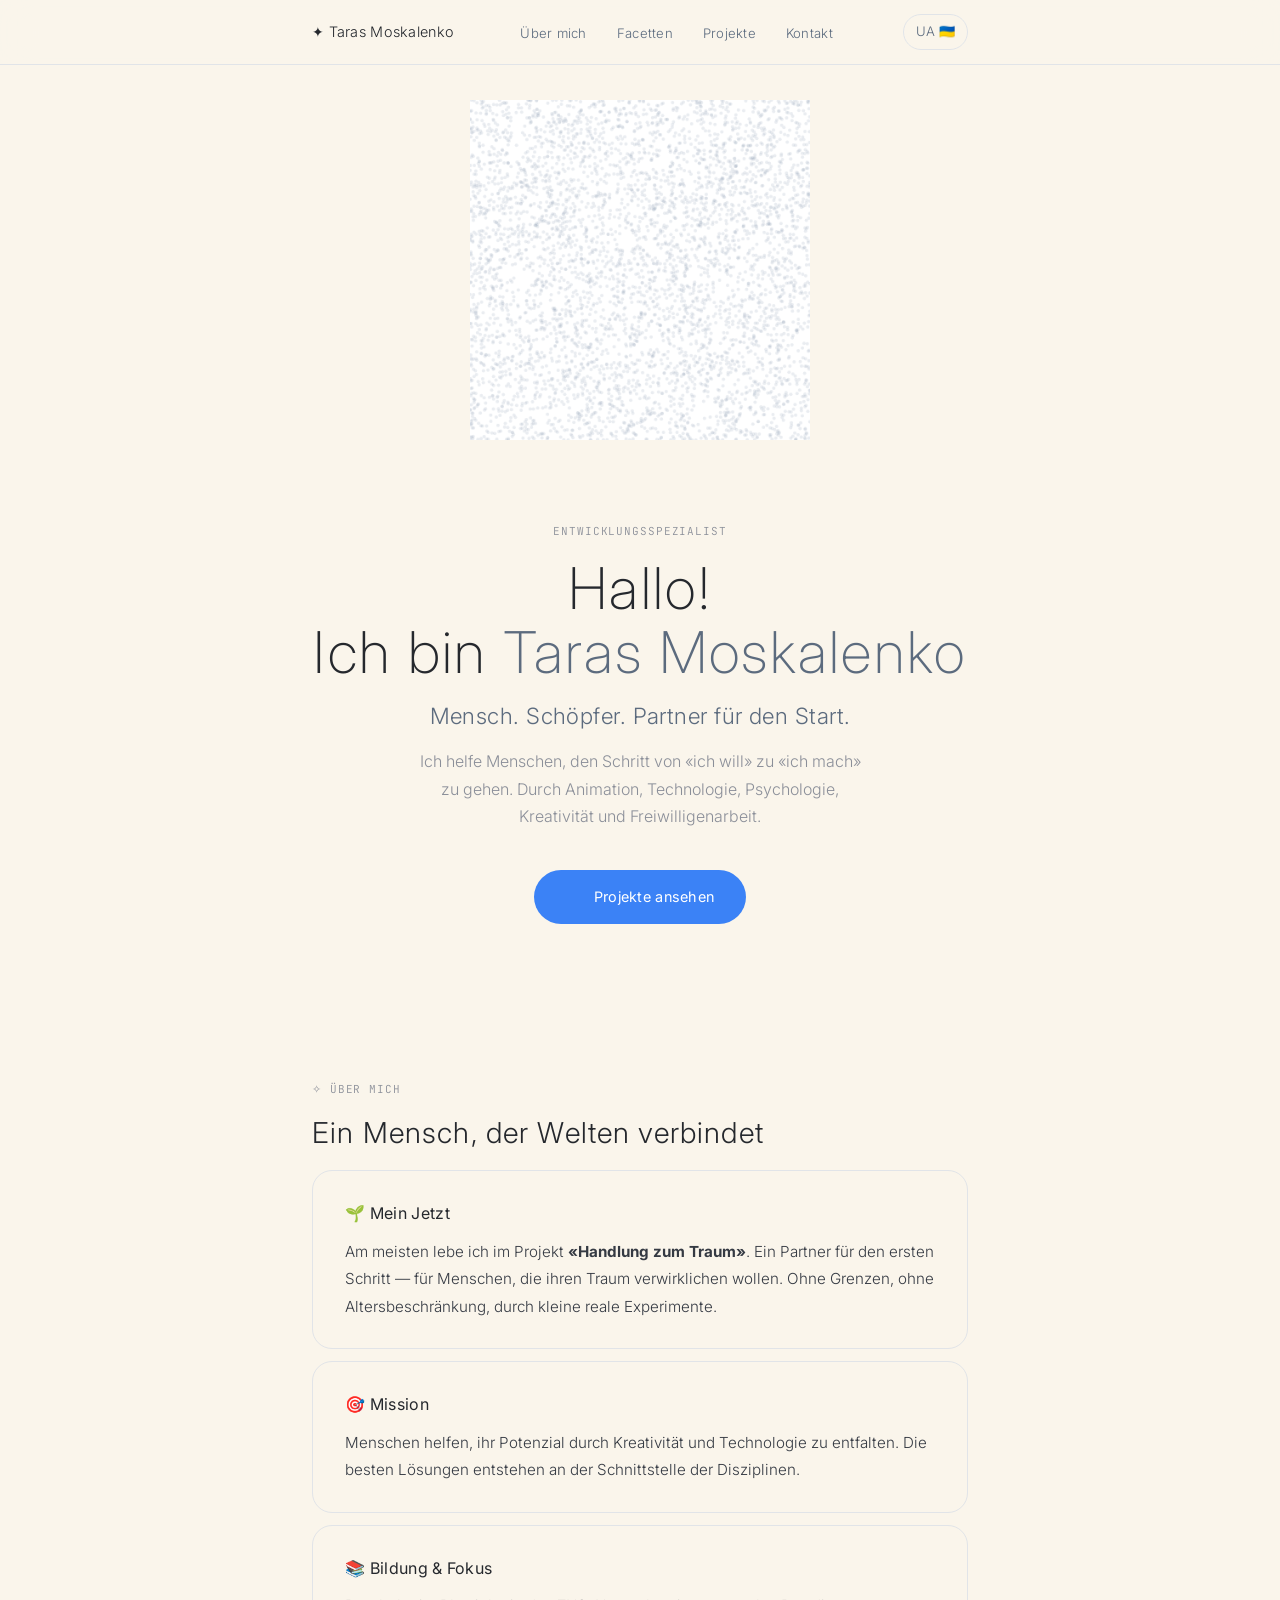
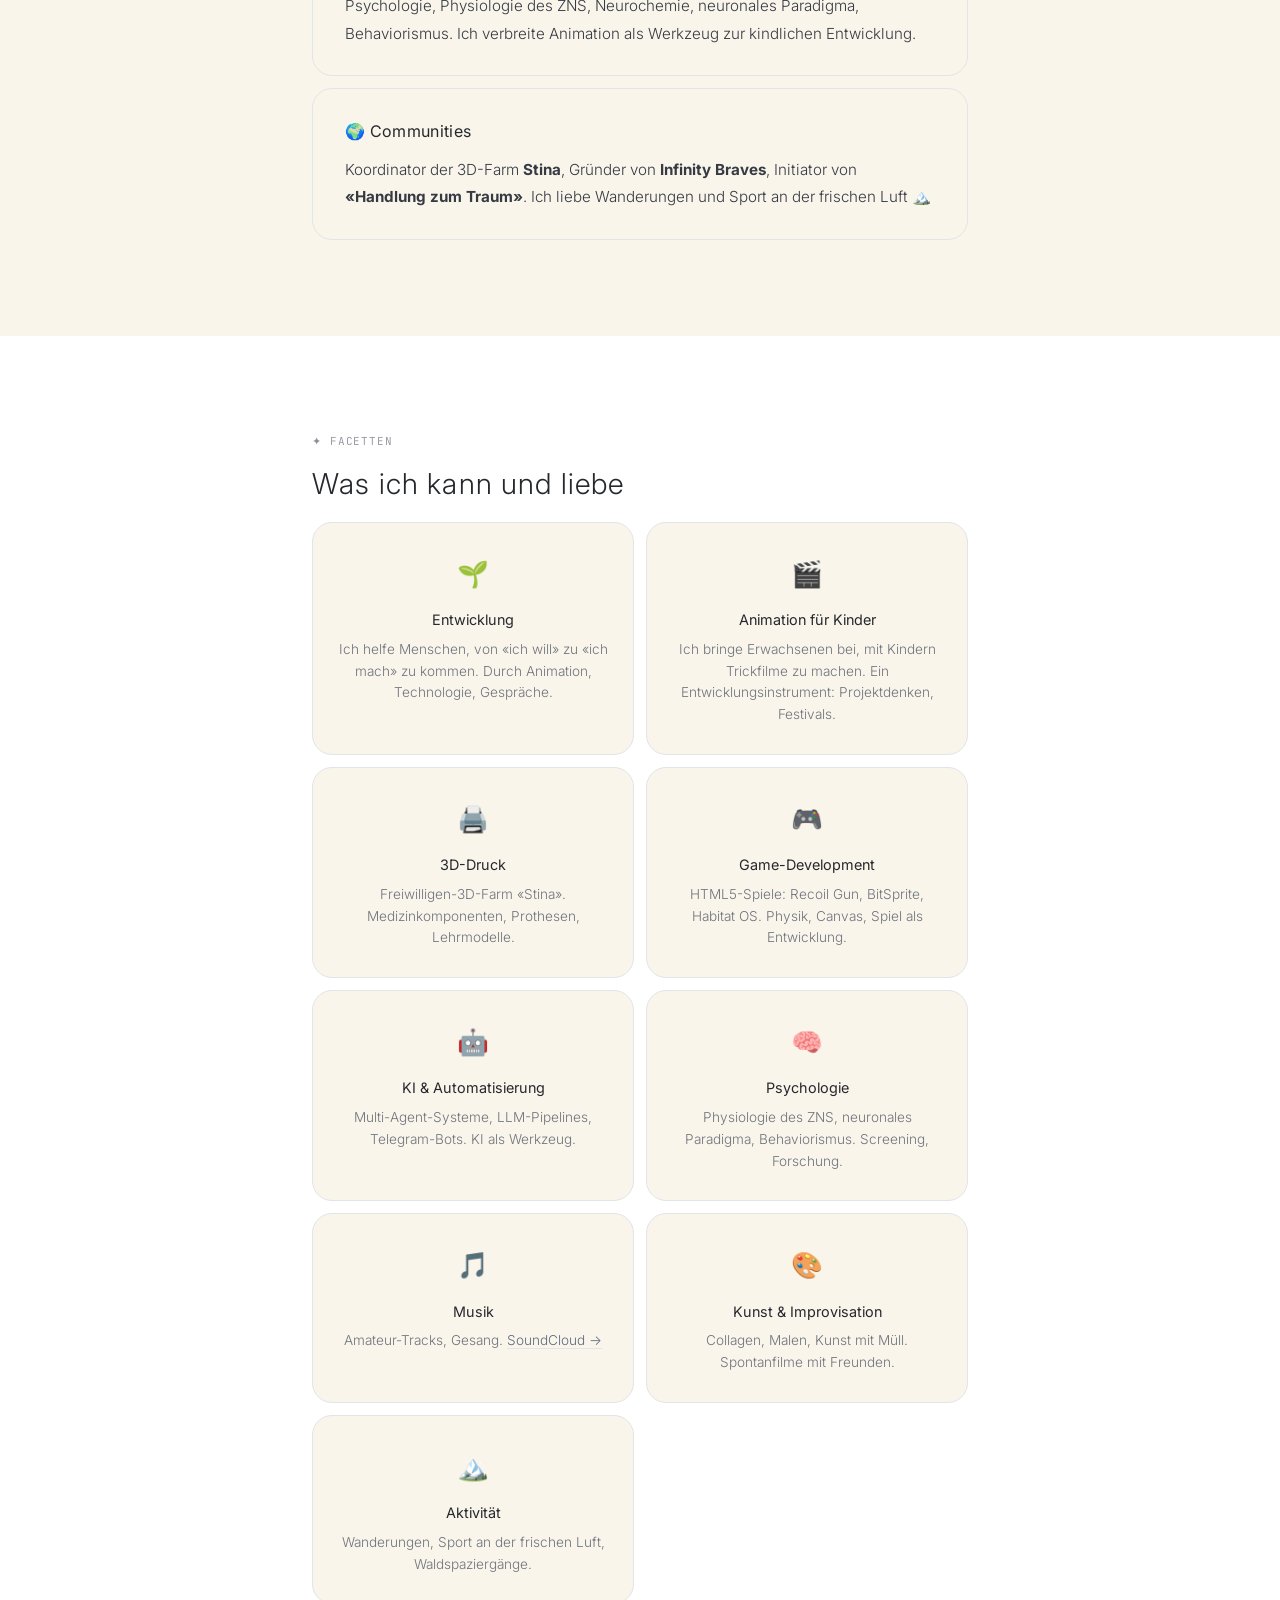
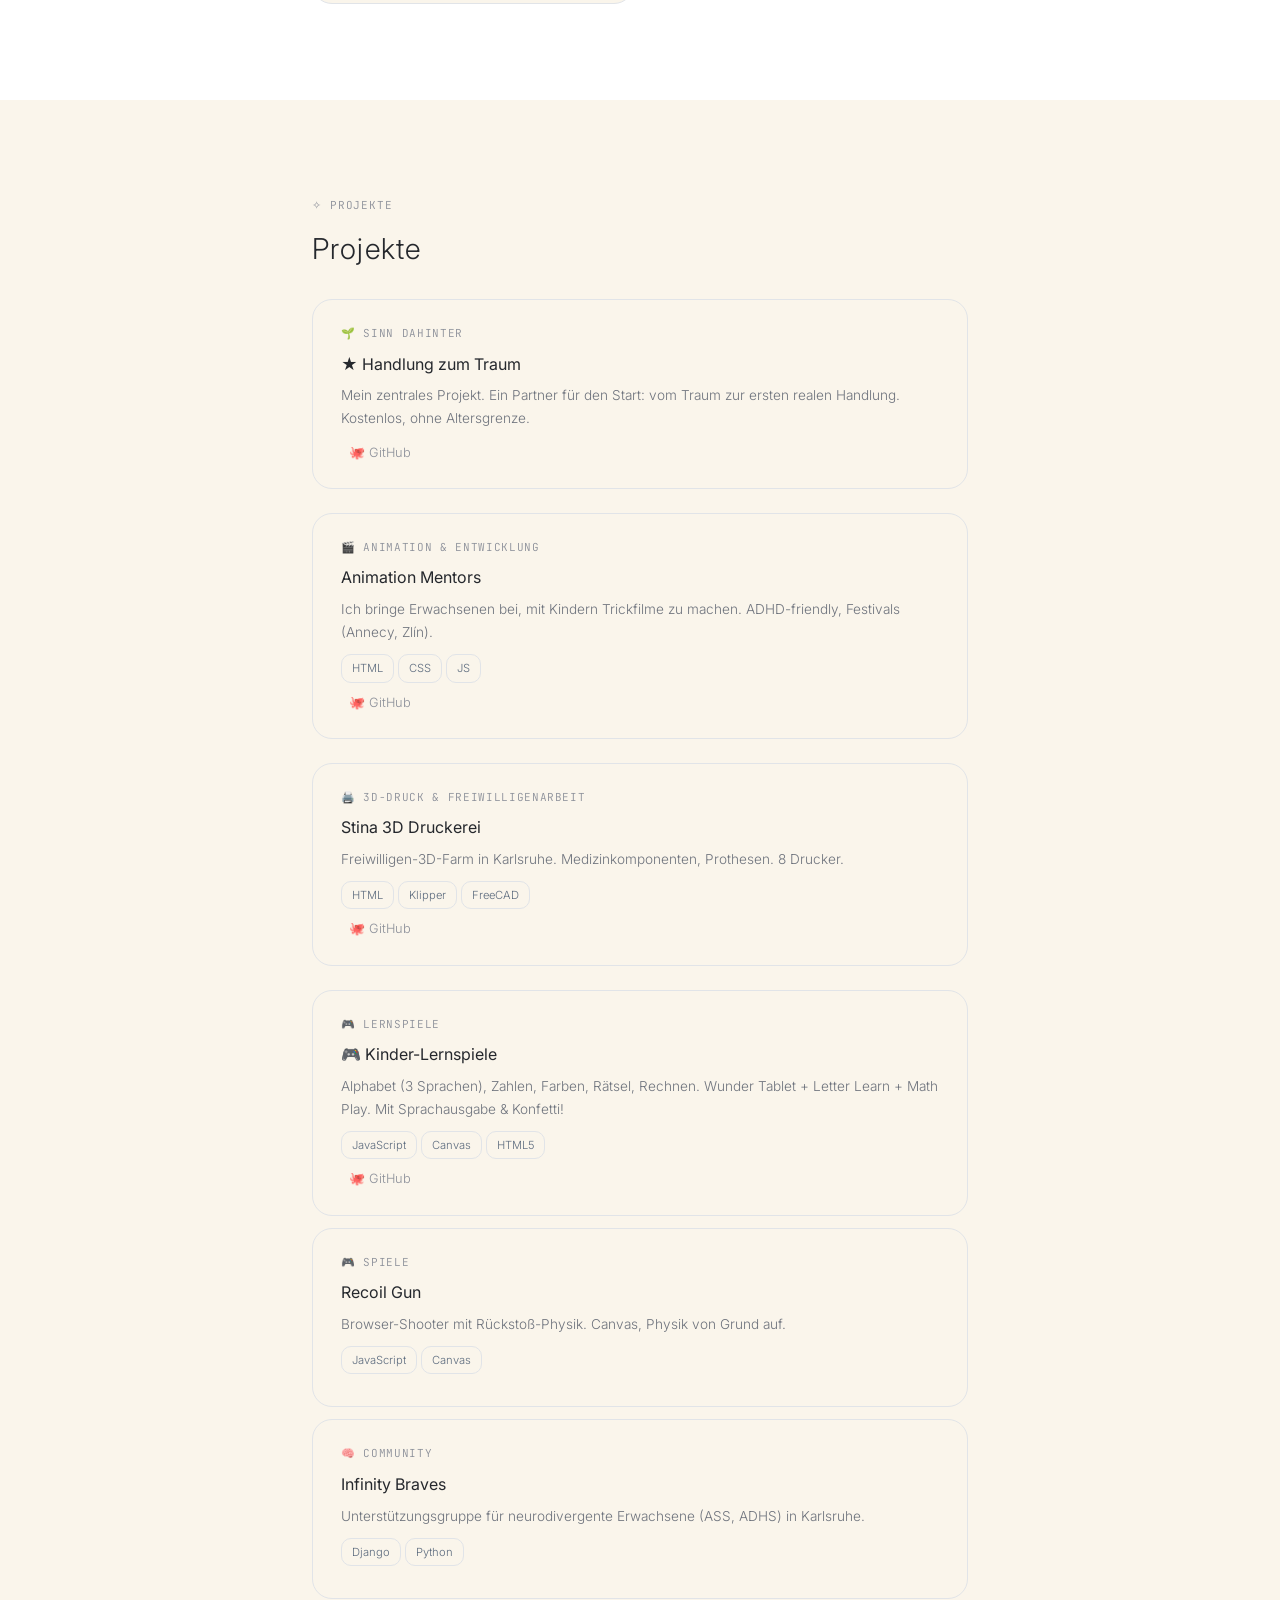
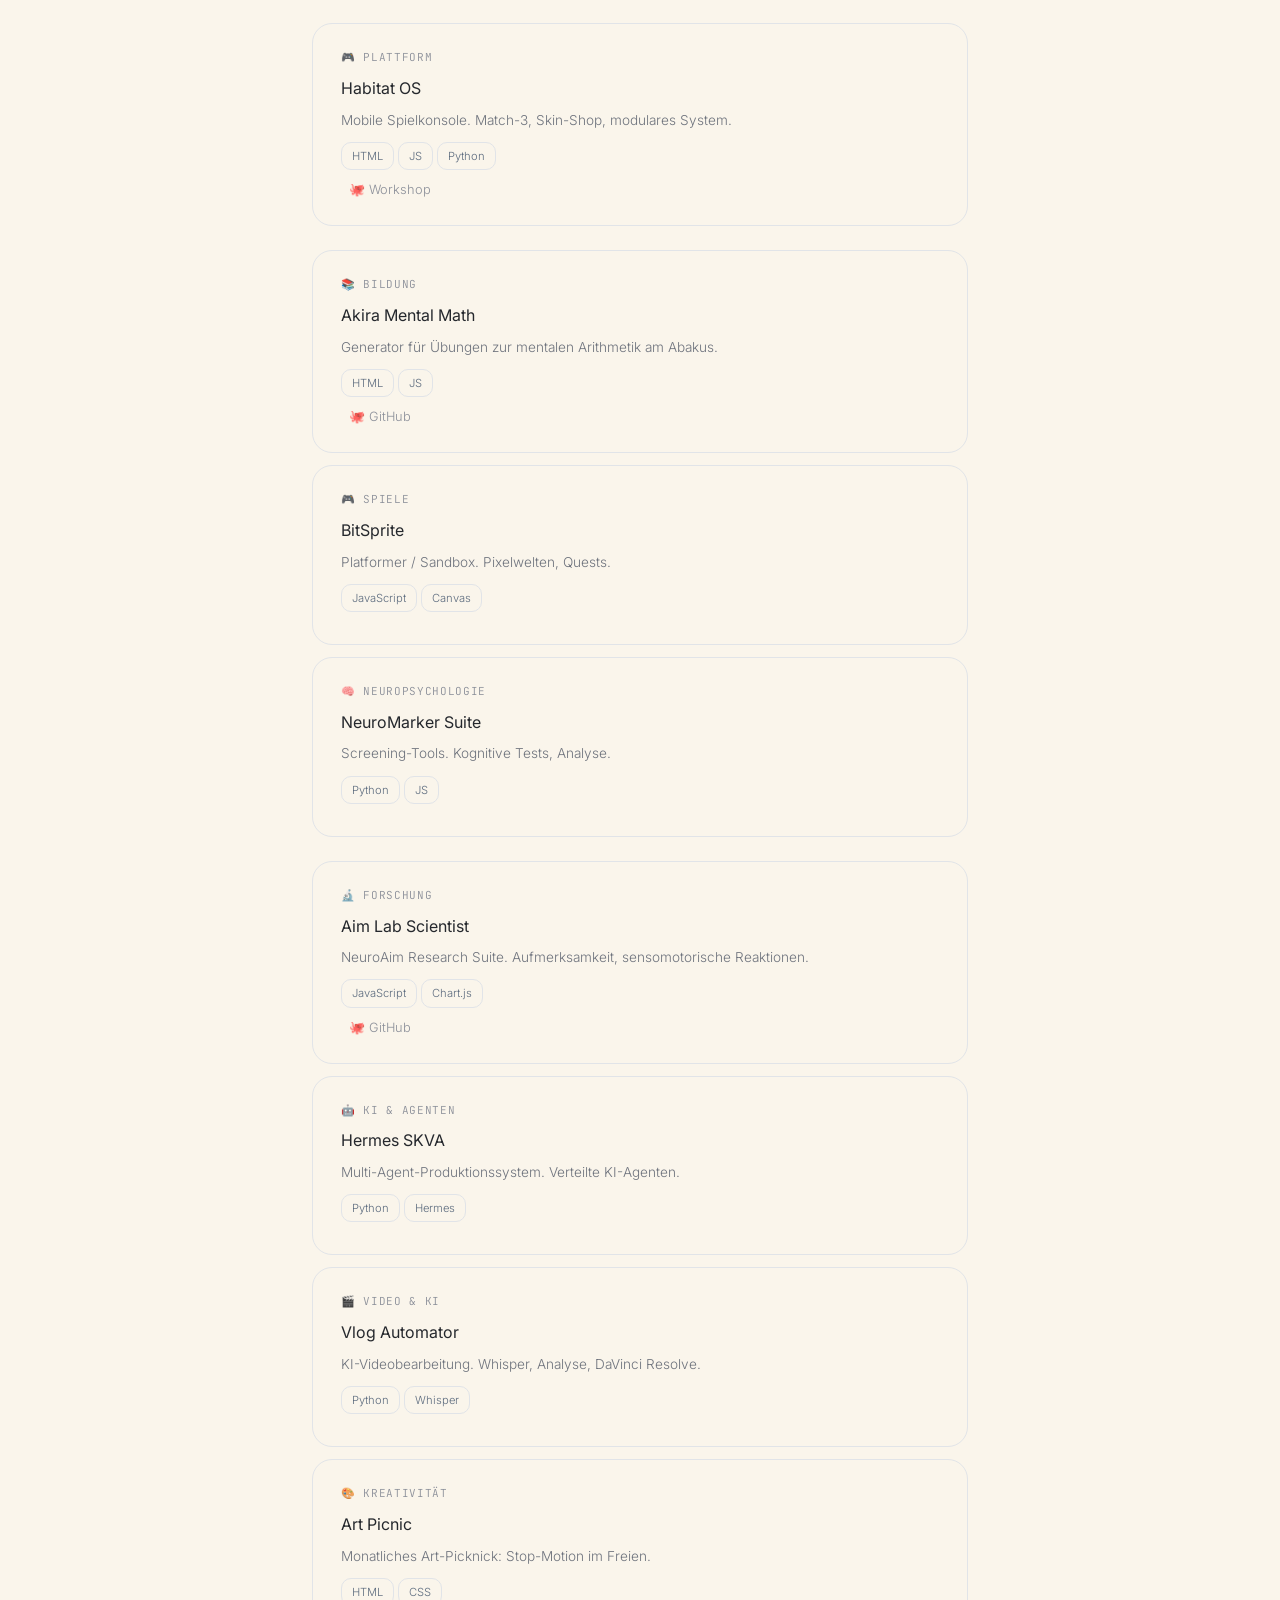
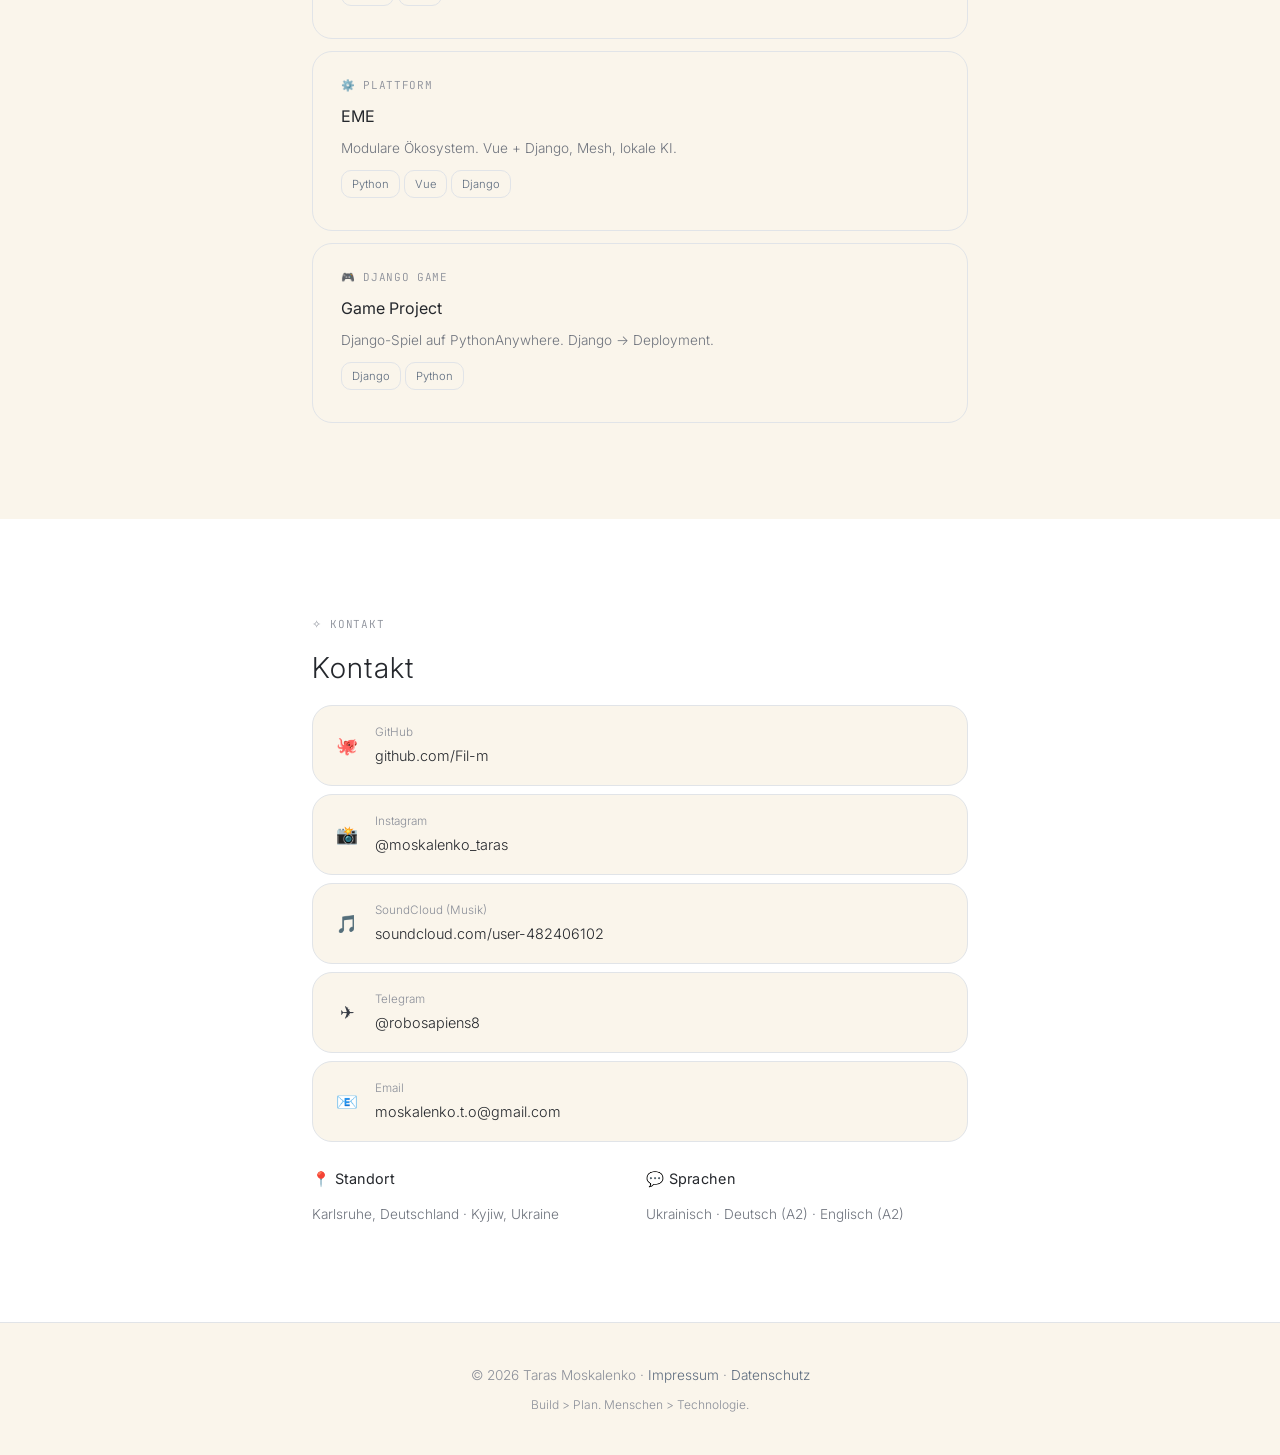
==== commit 8b559def: "🔀 Перемикач мови в навбар замість fixed — не перекриває контент" ====
--- a/index-de.html
+++ b/index-de.html
@@ -23,9 +23,8 @@
 .nav-links{display:flex;gap:2px;list-style:none;flex-wrap:wrap}
 .nav-links a{color:#5c6b7e;text-decoration:none;font-size:0.82rem;font-weight:300;padding:5px 14px;border-radius:20px;transition:all 0.2s;letter-spacing:0.02em}
 .nav-links a:hover{color:#25282d;background:rgba(92,107,126,0.08)}
-
-.lang-switch{position:fixed;top:20px;right:20px;z-index:100;background:#fff;border:1px solid #e1e4e8;border-radius:40px;padding:6px 16px;font-size:13px;color:#5c6b7e;text-decoration:none;font-weight:300;transition:all 0.2s}
-.lang-switch:hover{border-color:#5c6b7e;color:#25282d}
+.nav-lang{color:#5c6b7e;text-decoration:none;font-size:0.82rem;font-weight:300;padding:5px 12px;border-radius:20px;transition:all 0.2s;margin-left:4px;border:1px solid #e1e4e8}
+.nav-lang:hover{color:#25282d;border-color:#5c6b7e}
 
 /* HERO */
 .hero{min-height:90vh;display:flex;align-items:center;justify-content:center;background:#faf5eb;color:#25282d;padding:100px 0 60px;text-align:center;position:relative}
@@ -118,10 +117,9 @@
       <li><a href="#projects">Projekte</a></li>
       <li><a href="#contact">Kontakt</a></li>
     </ul>
+    <a href="index.html" class="nav-lang">UA 🇺🇦</a>
   </div>
 </nav>
-
-<a href="index.html" class="lang-switch">UA 🇺🇦</a>
 
 <!-- HERO -->
 <header class="hero" id="home">
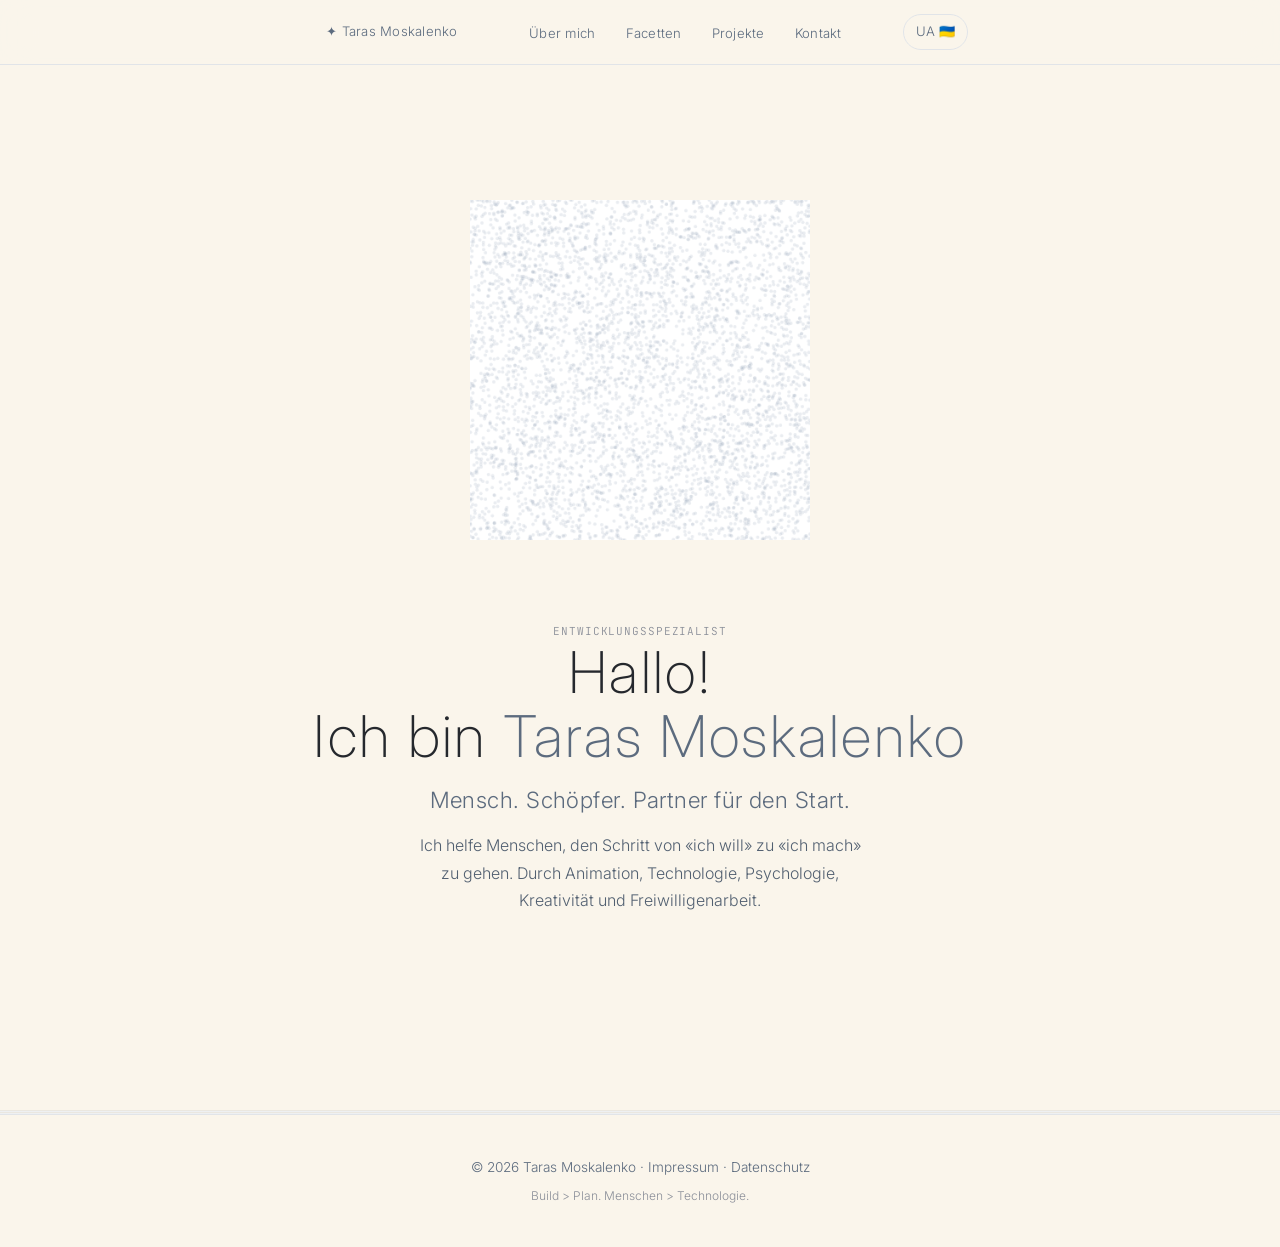
==== commit e3ca5b61: "Refactor: extract assets to main.css and main.js, optimize canvas particles, fix layout/scroll align" ====
--- a/index-de.html
+++ b/index-de.html
@@ -8,109 +8,13 @@
 <link rel="preconnect" href="https://fonts.googleapis.com">
 <link href="https://fonts.googleapis.com/css2?family=Inter:wght@200;300;400;500&family=JetBrains+Mono:wght@200;300;400&display=swap" rel="stylesheet">
 <script src="face-data.js"></script>
-<style>
-*,*::before,*::after{box-sizing:border-box;margin:0;padding:0}
-html{scroll-behavior:smooth}
-body{font-family:'Inter',-apple-system,system-ui,sans-serif;background:#faf5eb;color:#353a43;line-height:1.8;-webkit-font-smoothing:antialiased;font-size:17px;font-weight:300}
-
-.container{max-width:720px;margin:0 auto;padding:0 32px}
-.mono{font-family:'JetBrains Mono',monospace;font-weight:300}
-
-/* NAV */
-nav{position:fixed;top:0;left:0;right:0;z-index:100;background:rgba(250,245,235,0.85);backdrop-filter:blur(16px);border-bottom:1px solid #e1e4e8}
-.nav-inner{display:flex;align-items:center;justify-content:space-between;max-width:720px;margin:0 auto;padding:14px 32px}
-.nav-logo{font-family:'Inter',sans-serif;font-weight:300;font-size:0.9rem;color:#25282d;letter-spacing:0.02em}
-.nav-links{display:flex;gap:2px;list-style:none;flex-wrap:wrap}
-.nav-links a{color:#5c6b7e;text-decoration:none;font-size:0.82rem;font-weight:300;padding:5px 14px;border-radius:20px;transition:all 0.2s;letter-spacing:0.02em}
-.nav-links a:hover{color:#25282d;background:rgba(92,107,126,0.08)}
-.nav-lang{color:#5c6b7e;text-decoration:none;font-size:0.82rem;font-weight:300;padding:5px 12px;border-radius:20px;transition:all 0.2s;margin-left:4px;border:1px solid #e1e4e8}
-.nav-lang:hover{color:#25282d;border-color:#5c6b7e}
-
-/* HERO */
-.hero{min-height:90vh;display:flex;align-items:center;justify-content:center;background:#faf5eb;color:#25282d;padding:100px 0 60px;text-align:center;position:relative}
-.hero h1{font-size:clamp(2.2rem,5.5vw,3.6rem);font-weight:200;letter-spacing:0.04em;line-height:1.1;margin-bottom:12px;color:#25282d}
-.hero h1 .hl{color:#5c6b7e}
-.hero-tagline{font-size:clamp(1.1rem,2.5vw,1.4rem);color:#5c6b7e;max-width:520px;margin:0 auto 12px;font-weight:300;letter-spacing:0.02em}
-.hero-sub{font-size:clamp(0.9rem,1.8vw,1rem);color:#8b8f99;max-width:460px;margin:0 auto 40px;font-weight:300;line-height:1.7}
-.hero-visual{margin-bottom:40px}
-.hero-photo-wrap{background:#fff;display:inline-block;margin-bottom:32px;line-height:0}
-#particleCanvas{width:340px;height:340px;display:block}
-.hero-cta{display:inline-flex;align-items:center;gap:10px;background:#3b82f6;color:#fff;padding:14px 32px;border-radius:40px;font-size:0.9rem;font-weight:400;text-decoration:none;letter-spacing:0.02em;transition:background 0.3s}
-.hero-cta:hover{background:#2563eb}
-
-/* SECTIONS */
-section{padding:96px 0}
-section:nth-child(odd){background:#faf5eb}
-section:nth-child(even){background:#fff}
-.section-label{font-size:11px;font-family:'JetBrains Mono',monospace;font-weight:300;text-transform:uppercase;letter-spacing:0.08em;color:#8b8f99;margin-bottom:16px}
-h2{font-size:clamp(1.4rem,3.2vw,1.8rem);font-weight:300;letter-spacing:0.04em;margin-bottom:20px;color:#25282d;line-height:1.2}
-h2 + .sub{color:#6e737d;font-size:1rem;margin-bottom:40px;max-width:560px;line-height:1.7;font-weight:300}
-
-/* ABOUT */
-.about-grid{display:grid;grid-template-columns:1fr;gap:12px}
-.about-card{background:#faf5eb;border:1px solid #e1e4e8;border-radius:20px;padding:28px 32px}
-.about-card h3{font-size:1rem;font-weight:400;margin-bottom:10px;color:#25282d;letter-spacing:0.02em}
-.about-card p{color:#353a43;font-size:0.95rem;line-height:1.8;font-weight:300}
-
-/* FACETS */
-.facets-grid{display:grid;grid-template-columns:repeat(auto-fill,minmax(220px,1fr));gap:12px}
-.facet-card{background:#faf5eb;border:1px solid #e1e4e8;border-radius:20px;padding:28px 24px;text-align:center;transition:border-color 0.2s}
-.facet-card:hover{border-color:#5c6b7e}
-.facet-icon{font-size:1.6rem;margin-bottom:10px}
-.facet-card h3{font-family:'Inter',sans-serif;font-size:0.9rem;font-weight:400;margin-bottom:6px;color:#25282d}
-.facet-card p{color:#6e737d;font-size:0.85rem;line-height:1.6;font-weight:300}
-
-/* PROJECTS */
-.projects-grid{display:grid;grid-template-columns:1fr;gap:12px}
-.project-card-link{text-decoration:none;color:inherit;display:block;border-radius:20px}
-.project-card{background:#faf5eb;border:1px solid #e1e4e8;border-radius:20px;padding:24px 28px;transition:border-color 0.2s}
-.project-card:hover{border-color:#5c6b7e}
-.project-cat{font-size:11px;font-family:'JetBrains Mono',monospace;font-weight:300;text-transform:uppercase;letter-spacing:0.06em;color:#8b8f99;margin-bottom:6px}
-.project-card h3{font-size:1rem;font-weight:400;margin-bottom:6px;color:#25282d}
-.project-card p{color:#6e737d;font-size:0.85rem;line-height:1.7;margin-bottom:10px;font-weight:300}
-.project-techs{display:flex;flex-wrap:wrap;gap:4px;margin-bottom:8px}
-.project-tech{font-size:0.7rem;font-weight:300;padding:3px 10px;border-radius:10px;border:1px solid #e1e4e8;color:#5c6b7e}
-.project-links{display:flex;gap:8px}
-.project-links a{color:#8b8f99;font-size:0.8rem;font-weight:300;text-decoration:none;transition:color 0.2s;display:inline-flex;align-items:center;gap:4px;position:relative;z-index:2}
-.project-links a:hover{color:#25282d}
-
-/* CONTACT */
-.contact-grid{display:grid;grid-template-columns:1fr;gap:12px}
-.contact-links{display:flex;flex-direction:column;gap:8px}
-.contact-item{display:flex;align-items:center;gap:14px;padding:16px 20px;border-radius:20px;background:#faf5eb;border:1px solid #e1e4e8;text-decoration:none;color:#353a43;transition:border-color 0.2s}
-.contact-item:hover{border-color:#5c6b7e}
-.contact-icon{font-size:1.1rem;width:28px;text-align:center}
-.contact-label{font-size:0.73rem;color:#8b8f99;font-weight:300}
-.contact-value{font-size:0.9rem;font-weight:300;color:#25282d}
-
-/* FOOTER */
-footer{background:#faf5eb;border-top:1px solid #e1e4e8;color:#8b8f99;text-align:center;padding:40px 0;font-size:0.85rem;font-weight:300}
-footer a{color:#5c6b7e;text-decoration:none}
-footer a:hover{color:#25282d}
-
-/* ANIMATION */
-.fade-in{opacity:0;transform:translateY(20px);transition:opacity 0.8s ease,transform 0.8s ease}
-.fade-in.visible{opacity:1;transform:translateY(0)}
-
-@media(max-width:640px){
-  body{font-size:16px}
-  .hero{min-height:auto;padding:80px 0 50px}
-  .container{padding:0 24px}
-  section{padding:64px 0}
-  .nav-inner{padding:12px 24px}
-  .nav-links a{padding:4px 10px;font-size:0.75rem}
-  #particleCanvas{width:240px;height:240px}
-  .hero h1{font-size:clamp(1.8rem,7vw,2.4rem)}
-  .about-card,.project-card{padding:22px 20px}
-  .facet-card{padding:22px 18px}
-}
-</style>
+<link rel="stylesheet" href="assets/css/main.css">
 </head>
 <body>
 
 <nav>
   <div class="nav-inner">
-    <div class="nav-logo">✦ Taras Moskalenko</div>
+    <a href="#home" class="nav-logo">✦ Taras Moskalenko</a>
     <ul class="nav-links">
       <li><a href="#about">Über mich</a></li>
       <li><a href="#facets">Facetten</a></li>
@@ -123,98 +27,381 @@
 
 <!-- HERO -->
 <header class="hero" id="home">
-  <div class="container">
-    <div class="hero-visual">
-      <div class="hero-photo-wrap">
-        <canvas id="particleCanvas" width="400" height="400"></canvas>
-      </div>
-    </div>
-    <div class="section-label" style="color:#8b8f99">Entwicklungsspezialist</div>
-    <h1>Hallo!<br>Ich bin <span class="hl">Taras Moskalenko</span></h1>
-    <div class="hero-tagline">Mensch. Schöpfer. Partner für den Start.</div>
-    <div class="hero-sub">Ich helfe Menschen, den Schritt von «ich will» zu «ich mach» zu gehen. Durch Animation, Technologie, Psychologie, Kreativität und Freiwilligenarbeit.</div>
-    <a href="#projects" class="hero-cta">
-      <svg viewBox="0 0 24 24" fill="none" stroke-width="1.5" stroke-linecap="round" stroke-linejoin="round" width="18" height="18"><path d="M7 17L17 7"/><path d="M7 7h10v10"/></svg>
-      Projekte ansehen
-    </a>
+  <div class="container fade-in">
+    <div class="section-content-area">
+      <div class="hero-visual">
+        <div class="hero-photo-wrap">
+          <canvas id="particleCanvas" width="400" height="400"></canvas>
+        </div>
+      </div>
+      <div class="section-label" style="color:#8b8f99">Entwicklungsspezialist</div>
+      <h1>Hallo!<br>Ich bin <span class="hl">Taras Moskalenko</span></h1>
+      <div class="hero-tagline">Mensch. Schöpfer. Partner für den Start.</div>
+      <div class="hero-sub">Ich helfe Menschen, den Schritt von «ich will» zu «ich mach» zu gehen. Durch Animation, Technologie, Psychologie, Kreativität und Freiwilligenarbeit.</div>
+    </div>
   </div>
 </header>
 
 <!-- ABOUT -->
-<section id="about">
+<section id="about" class="collapsed">
   <div class="container fade-in">
-    <div class="section-label">✧ Über mich</div>
-    <h2>Ein Mensch, der Welten verbindet</h2>
-    <div class="about-grid">
-      <div class="about-card"><h3>🌱 Mein Jetzt</h3><p>Am meisten lebe ich im Projekt <strong>«Handlung zum Traum»</strong>. Ein Partner für den ersten Schritt — für Menschen, die ihren Traum verwirklichen wollen. Ohne Grenzen, ohne Altersbeschränkung, durch kleine reale Experimente.</p></div>
-      <div class="about-card"><h3>🎯 Mission</h3><p>Menschen helfen, ihr Potenzial durch Kreativität und Technologie zu entfalten. Die besten Lösungen entstehen an der Schnittstelle der Disziplinen.</p></div>
-      <div class="about-card"><h3>📚 Bildung & Fokus</h3><p>Psychologie, Physiologie des ZNS, Neurochemie, neuronales Paradigma, Behaviorismus. Ich verbreite Animation als Werkzeug zur kindlichen Entwicklung.</p></div>
-      <div class="about-card"><h3>🌍 Communities</h3><p>Koordinator der 3D-Farm <strong>Stina</strong>, Gründer von <strong>Infinity Braves</strong>, Initiator von <strong>«Handlung zum Traum»</strong>. Ich liebe Wanderungen und Sport an der frischen Luft 🏔️</p></div>
+    <div class="section-content-area">
+      <div class="about-grid">
+        <div class="about-card highlight">
+          <h3>🌱 Mein Jetzt</h3>
+          <p>Am meisten lebe ich im Projekt <strong>«Handlung zum Traum»</strong>. Ein Partner für den ersten Schritt — für Menschen, die ihren Traum verwirklichen wollen. Ohne Grenzen, ohne Altersbeschränkung, durch kleine reale Experimente.</p>
+        </div>
+        <div class="about-card">
+          <h3>🎯 Mission</h3>
+          <p>Menschen helfen, ihr Potenzial durch Kreativität und Technologie zu entfalten. Die besten Lösungen entstehen an der Schnittstelle der Disziplinen.</p>
+        </div>
+        <div class="about-card">
+          <h3>📚 Bildung & Fokus</h3>
+          <p>Psychologie, Physiologie des ZNS, Neurochemie, neuronales Paradigma, Behaviorismus. Ich verbreite Animation als Werkzeug zur kindlichen Entwicklung.</p>
+        </div>
+        <div class="about-card">
+          <h3>🌍 Communities</h3>
+          <p>Koordinator der 3D-Farm <strong>Stina</strong>, Gründer von <strong>Infinity Braves</strong>, Initiator von <strong>«Handlung zum Traum»</strong>. Ich liebe Wanderungen und Sport an der frischen Luft 🏔️</p>
+        </div>
+      </div>
     </div>
   </div>
 </section>
 
 <!-- FACETS -->
-<section id="facets">
+<section id="facets" class="collapsed">
   <div class="container fade-in">
-    <div class="section-label">✦ Facetten</div>
-    <h2>Was ich kann und liebe</h2>
-    <div class="facets-grid">
-      <div class="facet-card"><div class="facet-icon">🌱</div><h3>Entwicklung</h3><p>Ich helfe Menschen, von «ich will» zu «ich mach» zu kommen. Durch Animation, Technologie, Gespräche.</p></div>
-      <div class="facet-card"><div class="facet-icon">🎬</div><h3>Animation für Kinder</h3><p>Ich bringe Erwachsenen bei, mit Kindern Trickfilme zu machen. Ein Entwicklungsinstrument: Projektdenken, Festivals.</p></div>
-      <div class="facet-card"><div class="facet-icon">🖨️</div><h3>3D-Druck</h3><p>Freiwilligen-3D-Farm «Stina». Medizinkomponenten, Prothesen, Lehrmodelle.</p></div>
-      <div class="facet-card"><div class="facet-icon">🎮</div><h3>Game-Development</h3><p>HTML5-Spiele: Recoil Gun, BitSprite, Habitat OS. Physik, Canvas, Spiel als Entwicklung.</p></div>
-      <div class="facet-card"><div class="facet-icon">🤖</div><h3>KI & Automatisierung</h3><p>Multi-Agent-Systeme, LLM-Pipelines, Telegram-Bots. KI als Werkzeug.</p></div>
-      <div class="facet-card"><div class="facet-icon">🧠</div><h3>Psychologie</h3><p>Physiologie des ZNS, neuronales Paradigma, Behaviorismus. Screening, Forschung.</p></div>
-      <div class="facet-card"><div class="facet-icon">🎵</div><h3>Musik</h3><p>Amateur-Tracks, Gesang. <a href="https://soundcloud.com/user-482406102" target="_blank" style="color:#5c6b7e;text-decoration:none;border-bottom:1px solid #e1e4e8;">SoundCloud →</a></p></div>
-      <div class="facet-card"><div class="facet-icon">🎨</div><h3>Kunst & Improvisation</h3><p>Collagen, Malen, Kunst mit Müll. Spontanfilme mit Freunden.</p></div>
-      <div class="facet-card"><div class="facet-icon">🏔️</div><h3>Aktivität</h3><p>Wanderungen, Sport an der frischen Luft, Waldspaziergänge.</p></div>
+    <div class="section-content-area">
+      <div class="facets-groups">
+        <div class="facets-group">
+          <h3 class="facets-group-title">🌱 Menschen & Entwicklung</h3>
+          <div class="facets-list">
+            <div class="facet-card">
+              <div class="facet-icon">🌱</div>
+              <h3>Entwicklung</h3>
+              <p>Ich helfe Menschen, von «ich will» zu «ich mach» zu kommen. Durch Animation, Technologie, Gespräche.</p>
+            </div>
+            <div class="facet-card">
+              <div class="facet-icon">🎬</div>
+              <h3>Animation für Kinder</h3>
+              <p>Ich bringe Erwachsenen bei, mit Kindern Trickfilme zu machen. Ein Entwicklungsinstrument: Projektdenken, Festivals.</p>
+            </div>
+            <div class="facet-card">
+              <div class="facet-icon">🧠</div>
+              <h3>Psychologie</h3>
+              <p>Physiologie des ZNS, neuronales Paradigma, Behaviorismus. Screening, Forschung.</p>
+            </div>
+          </div>
+        </div>
+        <div class="facets-group">
+          <h3 class="facets-group-title">🤖 Technologie & KI</h3>
+          <div class="facets-list">
+            <div class="facet-card">
+              <div class="facet-icon">🤖</div>
+              <h3>KI & Automatisierung</h3>
+              <p>Multi-Agent-Systeme, LLM-Pipelines, Telegram-Bots. KI als Werkzeug.</p>
+            </div>
+            <div class="facet-card">
+              <div class="facet-icon">🎮</div>
+              <h3>Game-Development</h3>
+              <p>HTML5-Spiele: Recoil Gun, BitSprite, Habitat OS. Physik, Canvas, Spiel als Entwicklung.</p>
+            </div>
+            <div class="facet-card">
+              <div class="facet-icon">🖨️</div>
+              <h3>3D-Druck</h3>
+              <p>Freiwilligen-3D-Farm «Stina». Medizinkomponenten, Prothesen, Lehrmodelle.</p>
+            </div>
+          </div>
+        </div>
+        <div class="facets-group">
+          <h3 class="facets-group-title">🎨 Kreativität & Aktivität</h3>
+          <div class="facets-list">
+            <div class="facet-card">
+              <div class="facet-icon">🎵</div>
+              <h3>Musik</h3>
+              <p>Amateur-Tracks, Gesang. <a href="https://soundcloud.com/user-482406102" target="_blank" style="color:#5c6b7e;text-decoration:none;border-bottom:1px solid #e1e4e8;position:relative;z-index:2;">SoundCloud →</a></p>
+            </div>
+            <div class="facet-card">
+              <div class="facet-icon">🎨</div>
+              <h3>Kunst & Improvisation</h3>
+              <p>Collagen, Malen, Kunst mit Müll. Spontanfilme mit Freunden.</p>
+            </div>
+            <div class="facet-card">
+              <div class="facet-icon">🏔️</div>
+              <h3>Aktivität</h3>
+              <p>Wanderungen, Sport an der frischen Luft, Waldspaziergänge.</p>
+            </div>
+          </div>
+        </div>
+      </div>
     </div>
   </div>
 </section>
 
 <!-- PROJECTS -->
-<section id="projects">
+<section id="projects" class="collapsed">
   <div class="container fade-in">
-    <div class="section-label">✧ Projekte</div>
-    <h2>Projekte</h2>
+    <div class="section-content-area">
+    
+    <div class="projects-filter">
+      <button class="filter-btn active" data-filter="all">Alle</button>
+      <button class="filter-btn" data-filter="social">🌱 Soziales</button>
+      <button class="filter-btn" data-filter="education">📚 Bildung</button>
+      <button class="filter-btn" data-filter="games">🎮 Spiele</button>
+      <button class="filter-btn" data-filter="ai">🤖 KI</button>
+      <button class="filter-btn" data-filter="tech">⚙️ Tech</button>
+    </div>
+
     <div class="projects-grid">
-      <a href="https://fil-m.github.io/diya-do-mriyi/index-de.html" target="_blank" class="project-card-link"><div class="project-card"><div class="project-cat">🌱 Sinn dahinter</div><h3>★ Handlung zum Traum</h3><p>Mein zentrales Projekt. Ein Partner für den Start: vom Traum zur ersten realen Handlung. Kostenlos, ohne Altersgrenze.</p><div class="project-links"><a href="https://github.com/Fil-m/diya-do-mriyi" target="_blank" onclick="event.stopPropagation()">🐙 GitHub</a></div></div></a>
-      <a href="https://fil-m.github.io/animation_mentors/" target="_blank" class="project-card-link"><div class="project-card"><div class="project-cat">🎬 Animation & Entwicklung</div><h3>Animation Mentors</h3><p>Ich bringe Erwachsenen bei, mit Kindern Trickfilme zu machen. ADHD-friendly, Festivals (Annecy, Zlín).</p><div class="project-techs"><span class="project-tech">HTML</span><span class="project-tech">CSS</span><span class="project-tech">JS</span></div><div class="project-links"><a href="https://github.com/Fil-m/animation_mentors" target="_blank" onclick="event.stopPropagation()">🐙 GitHub</a></div></div></a>
-      <a href="https://fil-m.github.io/stina-3d/" target="_blank" class="project-card-link"><div class="project-card"><div class="project-cat">🖨️ 3D-Druck & Freiwilligenarbeit</div><h3>Stina 3D Druckerei</h3><p>Freiwilligen-3D-Farm in Karlsruhe. Medizinkomponenten, Prothesen. 8 Drucker.</p><div class="project-techs"><span class="project-tech">HTML</span><span class="project-tech">Klipper</span><span class="project-tech">FreeCAD</span></div><div class="project-links"><a href="https://github.com/Fil-m/stina-3d" target="_blank" onclick="event.stopPropagation()">🐙 GitHub</a></div></div></a>
-      <a href="https://fil-m.github.io/kids-games/" target="_blank" class="project-card-link"><div class="project-card"><div class="project-cat">🎮 Lernspiele</div><h3>🎮 Kinder-Lernspiele</h3><p>Alphabet (3 Sprachen), Zahlen, Farben, Rätsel, Rechnen. Wunder Tablet + Letter Learn + Math Play. Mit Sprachausgabe & Konfetti!</p><div class="project-techs"><span class="project-tech">JavaScript</span><span class="project-tech">Canvas</span><span class="project-tech">HTML5</span></div><div class="project-links"><a href="https://github.com/Fil-m/kids-games" target="_blank" onclick="event.stopPropagation()">🐙 GitHub</a></div></div></a>
-      <a href="https://fil-m.github.io/recoil-game/" target="_blank" class="project-card-link"><div class="project-card"><div class="project-cat">🎮 Spiele</div><h3>Recoil Gun</h3><p>Browser-Shooter mit Rückstoß-Physik. Canvas, Physik von Grund auf.</p><div class="project-techs"><span class="project-tech">JavaScript</span><span class="project-tech">Canvas</span></div></div></a>
-      <a href="https://fil-m.github.io/--braves/" target="_blank" class="project-card-link"><div class="project-card"><div class="project-cat">🧠 Community</div><h3>Infinity Braves</h3><p>Unterstützungsgruppe für neurodivergente Erwachsene (ASS, ADHS) in Karlsruhe.</p><div class="project-techs"><span class="project-tech">Django</span><span class="project-tech">Python</span></div></div></a>
-      <a href="https://fil-m.github.io/habitat-os-test/" target="_blank" class="project-card-link"><div class="project-card"><div class="project-cat">🎮 Plattform</div><h3>Habitat OS</h3><p>Mobile Spielkonsole. Match-3, Skin-Shop, modulares System.</p><div class="project-techs"><span class="project-tech">HTML</span><span class="project-tech">JS</span><span class="project-tech">Python</span></div><div class="project-links"><a href="https://github.com/Fil-m/habitat-os-workshop" target="_blank" onclick="event.stopPropagation()">🐙 Workshop</a></div></div></a>
-      <a href="https://fil-m.github.io/akira-mental-math/" target="_blank" class="project-card-link"><div class="project-card"><div class="project-cat">📚 Bildung</div><h3>Akira Mental Math</h3><p>Generator für Übungen zur mentalen Arithmetik am Abakus.</p><div class="project-techs"><span class="project-tech">HTML</span><span class="project-tech">JS</span></div><div class="project-links"><a href="https://github.com/Fil-m/akira-mental-math" target="_blank" onclick="event.stopPropagation()">🐙 GitHub</a></div></div></a>
-      <a href="https://fil-m.github.io/bitsprite/" target="_blank" class="project-card-link"><div class="project-card"><div class="project-cat">🎮 Spiele</div><h3>BitSprite</h3><p>Platformer / Sandbox. Pixelwelten, Quests.</p><div class="project-techs"><span class="project-tech">JavaScript</span><span class="project-tech">Canvas</span></div></div></a>
-      <a href="https://github.com/Fil-m/neuromarker-suite" target="_blank" class="project-card-link"><div class="project-card"><div class="project-cat">🧠 Neuropsychologie</div><h3>NeuroMarker Suite</h3><p>Screening-Tools. Kognitive Tests, Analyse.</p><div class="project-techs"><span class="project-tech">Python</span><span class="project-tech">JS</span></div></div></a>
-      <a href="https://fil-m.github.io/aim-lab-scientist/" target="_blank" class="project-card-link"><div class="project-card"><div class="project-cat">🔬 Forschung</div><h3>Aim Lab Scientist</h3><p>NeuroAim Research Suite. Aufmerksamkeit, sensomotorische Reaktionen.</p><div class="project-techs"><span class="project-tech">JavaScript</span><span class="project-tech">Chart.js</span></div><div class="project-links"><a href="https://github.com/Fil-m/aim-lab-scientist" target="_blank" onclick="event.stopPropagation()">🐙 GitHub</a></div></div></a>
-      <a href="https://github.com/Fil-m/hermes-skva" target="_blank" class="project-card-link"><div class="project-card"><div class="project-cat">🤖 KI & Agenten</div><h3>Hermes SKVA</h3><p>Multi-Agent-Produktionssystem. Verteilte KI-Agenten.</p><div class="project-techs"><span class="project-tech">Python</span><span class="project-tech">Hermes</span></div></div></a>
-      <a href="https://github.com/Fil-m/vlog-automator" target="_blank" class="project-card-link"><div class="project-card"><div class="project-cat">🎬 Video & KI</div><h3>Vlog Automator</h3><p>KI-Videobearbeitung. Whisper, Analyse, DaVinci Resolve.</p><div class="project-techs"><span class="project-tech">Python</span><span class="project-tech">Whisper</span></div></div></a>
-      <a href="https://fil-m.github.io/art-picnic/" target="_blank" class="project-card-link"><div class="project-card"><div class="project-cat">🎨 Kreativität</div><h3>Art Picnic</h3><p>Monatliches Art-Picknick: Stop-Motion im Freien.</p><div class="project-techs"><span class="project-tech">HTML</span><span class="project-tech">CSS</span></div></div></a>
-      <a href="https://github.com/Fil-m/eme" target="_blank" class="project-card-link"><div class="project-card"><div class="project-cat">⚙️ Plattform</div><h3>EME</h3><p>Modulare Ökosystem. Vue + Django, Mesh, lokale KI.</p><div class="project-techs"><span class="project-tech">Python</span><span class="project-tech">Vue</span><span class="project-tech">Django</span></div></div></a>
-      <a href="https://yelyzavetaandriievska.pythonanywhere.com/" target="_blank" class="project-card-link"><div class="project-card"><div class="project-cat">🎮 Django Game</div><h3>Game Project</h3><p>Django-Spiel auf PythonAnywhere. Django → Deployment.</p><div class="project-techs"><span class="project-tech">Django</span><span class="project-tech">Python</span></div></div></a>
+      <div class="project-card-wrapper" data-category="social">
+        <div class="project-card">
+          <div class="project-cat">🌱 Sinn dahinter</div>
+          <h3><a href="https://fil-m.github.io/diya-do-mriyi/index-de.html" target="_blank" class="main-link">★ Handlung zum Traum</a></h3>
+          <p>Mein zentrales Projekt. Ein Partner für den Start: vom Traum zur ersten realen Handlung. Kostenlos, ohne Altersgrenze.</p>
+          <div class="project-links">
+            <a href="https://github.com/Fil-m/diya-do-mriyi" target="_blank">🐙 GitHub</a>
+          </div>
+        </div>
+      </div>
+
+      <div class="project-card-wrapper" data-category="education">
+        <div class="project-card">
+          <div class="project-cat">🎬 Animation & Entwicklung</div>
+          <h3><a href="https://fil-m.github.io/animation_mentors/" target="_blank" class="main-link">Animation Mentors</a></h3>
+          <p>Ich bringe Erwachsenen bei, mit Kindern Trickfilme zu machen. ADHD-friendly, Festivals (Annecy, Zlín).</p>
+          <div class="project-techs">
+            <span class="project-tech">HTML</span>
+            <span class="project-tech">CSS</span>
+            <span class="project-tech">JS</span>
+          </div>
+          <div class="project-links">
+            <a href="https://github.com/Fil-m/animation_mentors" target="_blank">🐙 GitHub</a>
+          </div>
+        </div>
+      </div>
+
+      <div class="project-card-wrapper" data-category="education">
+        <div class="project-card">
+          <div class="project-cat">🎬 Workshop</div>
+          <h3><a href="https://fil-m.github.io/animation-workshop/" target="_blank" class="main-link">★ Animations-Workshop</a></h3>
+          <p>Kostenloser praktischer Stop-Motion-Workshop für Eltern und Kinder (6–12 Jahre) in Karlsruhe.</p>
+          <div class="project-techs">
+            <span class="project-tech">Stop Motion Studio</span>
+            <span class="project-tech">LEGO</span>
+          </div>
+          <div class="project-links">
+            <a href="https://github.com/Fil-m/animation-workshop" target="_blank">🐙 GitHub</a>
+          </div>
+        </div>
+      </div>
+
+      <div class="project-card-wrapper" data-category="social">
+        <div class="project-card">
+          <div class="project-cat">🖨️ 3D-Druck & Freiwilligenarbeit</div>
+          <h3><a href="https://fil-m.github.io/stina-3d/" target="_blank" class="main-link">Stina 3D Druckerei</a></h3>
+          <p>Freiwilligen-3D-Farm in Karlsruhe. Medizinkomponenten, Prothesen. 8 Drucker.</p>
+          <div class="project-techs">
+            <span class="project-tech">HTML</span>
+            <span class="project-tech">Klipper</span>
+            <span class="project-tech">FreeCAD</span>
+          </div>
+          <div class="project-links">
+            <a href="https://github.com/Fil-m/stina-3d" target="_blank">🐙 GitHub</a>
+          </div>
+        </div>
+      </div>
+
+      <div class="project-card-wrapper" data-category="games">
+        <div class="project-card">
+          <div class="project-cat">🎮 Lernspiele</div>
+          <h3><a href="https://fil-m.github.io/kids-games/" target="_blank" class="main-link">🎮 Kinder-Lernspiele</a></h3>
+          <p>Alphabet (3 Sprachen), Zahlen, Farben, Rätsel, Rechnen. Wunder Tablet + Letter Learn + Math Play. Mit Sprachausgabe & Konfetti!</p>
+          <div class="project-techs">
+            <span class="project-tech">JavaScript</span>
+            <span class="project-tech">Canvas</span>
+            <span class="project-tech">HTML5</span>
+          </div>
+          <div class="project-links">
+            <a href="https://github.com/Fil-m/kids-games" target="_blank">🐙 GitHub</a>
+          </div>
+        </div>
+      </div>
+
+      <div class="project-card-wrapper" data-category="games">
+        <div class="project-card">
+          <div class="project-cat">🎮 Spiele</div>
+          <h3><a href="https://fil-m.github.io/recoil-game/" target="_blank" class="main-link">Recoil Gun</a></h3>
+          <p>Browser-Shooter mit Rückstoß-Physik. Canvas, Physik von Grund auf.</p>
+          <div class="project-techs">
+            <span class="project-tech">JavaScript</span>
+            <span class="project-tech">Canvas</span>
+          </div>
+        </div>
+      </div>
+
+      <div class="project-card-wrapper" data-category="social">
+        <div class="project-card">
+          <div class="project-cat">🧠 Community</div>
+          <h3><a href="https://fil-m.github.io/--braves/" target="_blank" class="main-link">Infinity Braves</a></h3>
+          <p>Unterstützungsgruppe für neurodivergente Erwachsene (ASS, ADHS) in Karlsruhe.</p>
+          <div class="project-techs">
+            <span class="project-tech">Django</span>
+            <span class="project-tech">Python</span>
+          </div>
+        </div>
+      </div>
+
+      <div class="project-card-wrapper" data-category="games">
+        <div class="project-card">
+          <div class="project-cat">🎮 Plattform</div>
+          <h3><a href="https://fil-m.github.io/habitat-os-test/" target="_blank" class="main-link">Habitat OS</a></h3>
+          <p>Mobile Spielkonsole. Match-3, Skin-Shop, modulares System.</p>
+          <div class="project-techs">
+            <span class="project-tech">HTML</span>
+            <span class="project-tech">JS</span>
+            <span class="project-tech">Python</span>
+          </div>
+          <div class="project-links">
+            <a href="https://github.com/Fil-m/habitat-os-workshop" target="_blank">🐙 Workshop</a>
+          </div>
+        </div>
+      </div>
+
+      <div class="project-card-wrapper" data-category="games">
+        <div class="project-card">
+          <div class="project-cat">📚 Bildung</div>
+          <h3><a href="https://fil-m.github.io/akira-mental-math/" target="_blank" class="main-link">Akira Mental Math</a></h3>
+          <p>Generator für Übungen zur mentalen Arithmetik am Abakus.</p>
+          <div class="project-techs">
+            <span class="project-tech">HTML</span>
+            <span class="project-tech">JS</span>
+          </div>
+          <div class="project-links">
+            <a href="https://github.com/Fil-m/akira-mental-math" target="_blank">🐙 GitHub</a>
+          </div>
+        </div>
+      </div>
+
+      <div class="project-card-wrapper" data-category="games">
+        <div class="project-card">
+          <div class="project-cat">🎮 Spiele</div>
+          <h3><a href="https://fil-m.github.io/bitsprite/" target="_blank" class="main-link">BitSprite</a></h3>
+          <p>Platformer / Sandbox. Pixelwelten, Quests.</p>
+          <div class="project-techs">
+            <span class="project-tech">JavaScript</span>
+            <span class="project-tech">Canvas</span>
+          </div>
+        </div>
+      </div>
+
+      <div class="project-card-wrapper" data-category="tech">
+        <div class="project-card">
+          <div class="project-cat">🧠 Neuropsychologie</div>
+          <h3><a href="https://github.com/Fil-m/neuromarker-suite" target="_blank" class="main-link">NeuroMarker Suite</a></h3>
+          <p>Screening-Tools. Kognitive Tests, Analyse.</p>
+          <div class="project-techs">
+            <span class="project-tech">Python</span>
+            <span class="project-tech">JS</span>
+          </div>
+        </div>
+      </div>
+
+      <div class="project-card-wrapper" data-category="tech">
+        <div class="project-card">
+          <div class="project-cat">🔬 Forschung</div>
+          <h3><a href="https://fil-m.github.io/aim-lab-scientist/" target="_blank" class="main-link">Aim Lab Scientist</a></h3>
+          <p>NeuroAim Research Suite. Aufmerksamkeit, sensomotorische Reaktionen.</p>
+          <div class="project-techs">
+            <span class="project-tech">JavaScript</span>
+            <span class="project-tech">Chart.js</span>
+          </div>
+          <div class="project-links">
+            <a href="https://github.com/Fil-m/aim-lab-scientist" target="_blank">🐙 GitHub</a>
+          </div>
+        </div>
+      </div>
+
+      <div class="project-card-wrapper" data-category="ai">
+        <div class="project-card">
+          <div class="project-cat">🤖 KI & Agenten</div>
+          <h3><a href="https://github.com/Fil-m/hermes-skva" target="_blank" class="main-link">Hermes SKVA</a></h3>
+          <p>Multi-Agent-Produktionssystem. Verteilte KI-Agenten.</p>
+          <div class="project-techs">
+            <span class="project-tech">Python</span>
+            <span class="project-tech">Hermes</span>
+          </div>
+        </div>
+      </div>
+
+      <div class="project-card-wrapper" data-category="ai">
+        <div class="project-card">
+          <div class="project-cat">🎬 Video & KI</div>
+          <h3><a href="https://github.com/Fil-m/vlog-automator" target="_blank" class="main-link">Vlog Automator</a></h3>
+          <p>KI-Videobearbeitung. Whisper, Analyse, DaVinci Resolve.</p>
+          <div class="project-techs">
+            <span class="project-tech">Python</span>
+            <span class="project-tech">Whisper</span>
+          </div>
+        </div>
+      </div>
+
+      <div class="project-card-wrapper" data-category="education">
+        <div class="project-card">
+          <div class="project-cat">🎨 Kreativität</div>
+          <h3><a href="https://fil-m.github.io/art-picnic/" target="_blank" class="main-link">Art Picnic</a></h3>
+          <p>Monatliches Art-Picknick: Stop-Motion im Freien.</p>
+          <div class="project-techs">
+            <span class="project-tech">HTML</span>
+            <span class="project-tech">CSS</span>
+          </div>
+        </div>
+      </div>
+
+      <div class="project-card-wrapper" data-category="tech">
+        <div class="project-card">
+          <div class="project-cat">⚙️ Plattform</div>
+          <h3><a href="https://github.com/Fil-m/eme" target="_blank" class="main-link">EME</a></h3>
+          <p>Modulare Ökosystem. Vue + Django, Mesh, lokale KI.</p>
+          <div class="project-techs">
+            <span class="project-tech">Python</span>
+            <span class="project-tech">Vue</span>
+            <span class="project-tech">Django</span>
+          </div>
+        </div>
+      </div>
+
+      <div class="project-card-wrapper" data-category="games">
+        <div class="project-card">
+          <div class="project-cat">🎮 Django Game</div>
+          <h3><a href="https://yelyzavetaandriievska.pythonanywhere.com/" target="_blank" class="main-link">Game Project</a></h3>
+          <p>Django-Spiel auf PythonAnywhere. Django → Deployment.</p>
+          <div class="project-techs">
+            <span class="project-tech">Django</span>
+            <span class="project-tech">Python</span>
+          </div>
+        </div>
+      </div>
+      </div>
     </div>
   </div>
 </section>
 
 <!-- CONTACT -->
-<section id="contact">
+<section id="contact" class="collapsed">
   <div class="container fade-in">
-    <div class="section-label">✧ Kontakt</div>
-    <h2>Kontakt</h2>
-    <div class="contact-grid">
-      <div class="contact-links">
-        <a href="https://github.com/Fil-m" target="_blank" class="contact-item"><div class="contact-icon">🐙</div><div><div class="contact-label">GitHub</div><div class="contact-value">github.com/Fil-m</div></div></a>
-        <a href="https://www.instagram.com/moskalenko_taras/" target="_blank" class="contact-item"><div class="contact-icon">📸</div><div><div class="contact-label">Instagram</div><div class="contact-value">@moskalenko_taras</div></div></a>
-        <a href="https://soundcloud.com/user-482406102" target="_blank" class="contact-item"><div class="contact-icon">🎵</div><div><div class="contact-label">SoundCloud (Musik)</div><div class="contact-value">soundcloud.com/user-482406102</div></div></a>
-        <a href="https://t.me/robosapiens8" target="_blank" class="contact-item"><div class="contact-icon">✈️</div><div><div class="contact-label">Telegram</div><div class="contact-value">@robosapiens8</div></div></a>
-        <a href="mailto:moskalenko.t.o@gmail.com" class="contact-item"><div class="contact-icon">📧</div><div><div class="contact-label">Email</div><div class="contact-value">moskalenko.t.o@gmail.com</div></div></a>
-      </div>
-      <div style="display:grid;grid-template-columns:1fr 1fr;gap:12px;margin-top:12px">
-        <div class="about-card" style="background:none;padding:0;border:none"><h3 style="color:#25282d;font-size:0.9rem">📍 Standort</h3><p style="color:#6e737d;font-size:0.85rem">Karlsruhe, Deutschland · Kyjiw, Ukraine</p></div>
-        <div class="about-card" style="background:none;padding:0;border:none"><h3 style="color:#25282d;font-size:0.9rem">💬 Sprachen</h3><p style="color:#6e737d;font-size:0.85rem">Ukrainisch · Deutsch (A2) · Englisch (A2)</p></div>
+    <div class="section-content-area">
+      <div class="contact-grid">
+        <div class="contact-links">
+          <a href="https://github.com/Fil-m" target="_blank" class="contact-item"><div class="contact-icon">🐙</div><div><div class="contact-label">GitHub</div><div class="contact-value">github.com/Fil-m</div></div></a>
+          <a href="https://www.instagram.com/moskalenko_taras/" target="_blank" class="contact-item"><div class="contact-icon">📸</div><div><div class="contact-label">Instagram</div><div class="contact-value">@moskalenko_taras</div></div></a>
+          <a href="https://soundcloud.com/user-482406102" target="_blank" class="contact-item"><div class="contact-icon">🎵</div><div><div class="contact-label">SoundCloud (Musik)</div><div class="contact-value">soundcloud.com/user-482406102</div></div></a>
+          <a href="https://t.me/robosapiens8" target="_blank" class="contact-item"><div class="contact-icon">✈️</div><div><div class="contact-label">Telegram</div><div class="contact-value">@robosapiens8</div></div></a>
+          <a href="mailto:moskalenko.t.o@gmail.com" class="contact-item"><div class="contact-icon">📧</div><div><div class="contact-label">Email</div><div class="contact-value">moskalenko.t.o@gmail.com</div></div></a>
+        </div>
+        <div style="display:grid;grid-template-columns:1fr 1fr;gap:12px;margin-top:12px">
+          <div class="about-card" style="background:none;padding:0;border:none"><h3 style="color:#25282d;font-size:0.9rem">📍 Standort</h3><p style="color:#6e737d;font-size:0.85rem">Karlsruhe, Deutschland · Kyjiw, Ukraine</p></div>
+          <div class="about-card" style="background:none;padding:0;border:none"><h3 style="color:#25282d;font-size:0.9rem">💬 Sprachen</h3><p style="color:#6e737d;font-size:0.85rem">Ukrainisch · Deutsch (A2) · Englisch (A2)</p></div>
+        </div>
       </div>
     </div>
   </div>
@@ -227,149 +414,6 @@
   </div>
 </footer>
 
-<script>
-// ─── PIXEL PARTICLE SYSTEM ───
-const canvas = document.getElementById('particleCanvas');
-const ctx = canvas.getContext('2d');
-const W = canvas.width, H = canvas.height;
-
-let particles = [];
-const PHASE_CHAOS = 0, PHASE_FORMING = 1, PHASE_FORMED = 2, PHASE_SCATTER = 3;
-let phase = PHASE_CHAOS;
-let phaseTimer = 0;
-const FORM_DURATION = 200;
-const HOLD_DURATION = 400;
-const SCATTER_DURATION = 150;
-const CHAOS_DURATION = 400;
-
-function initParticles() {
-    const data = FACEPIXELS;
-    const grid = data.grid || 45;
-    const scale = 1.0;
-    const cellW = (W * scale) / grid;
-    const cellH = (H * scale) / grid;
-    const offsetX = (W - W * scale) / 2;
-    const offsetY = (H - H * scale) / 2;
-
-    particles = data.particles.map(p => {
-        const tx = offsetX + p.x * W * scale + cellW/2;
-        const ty = offsetY + p.y * H * scale + cellH/2;
-        return {
-            x: Math.random() * W, y: Math.random() * H,
-            tx, ty, sx: 0, sy: 0,
-            vx: (Math.random() - 0.5) * 2,
-            vy: (Math.random() - 0.5) * 2,
-            r: p.r, g: p.g, b: p.b,
-            size: 4 + Math.random() * 2
-        };
-    });
-    particles.forEach(p => {
-        p.sx = Math.random() * W;
-        p.sy = Math.random() * H;
-    });
-}
-
-function lerp(a, b, t) { return a + (b - a) * t; }
-
-function update() {
-    phaseTimer++;
-    if (phase === PHASE_CHAOS && phaseTimer > CHAOS_DURATION) {
-        phase = PHASE_FORMING; phaseTimer = 0;
-        particles.forEach(p => { p.sx = p.x; p.sy = p.y; });
-    } else if (phase === PHASE_FORMING && phaseTimer > FORM_DURATION) {
-        phase = PHASE_FORMED; phaseTimer = 0;
-    } else if (phase === PHASE_FORMED && phaseTimer > HOLD_DURATION) {
-        phase = PHASE_SCATTER; phaseTimer = 0;
-    } else if (phase === PHASE_SCATTER && phaseTimer > SCATTER_DURATION) {
-        phase = PHASE_CHAOS; phaseTimer = 0;
-    }
-
-    const t = phaseTimer;
-    particles.forEach(p => {
-        if (phase === PHASE_CHAOS) {
-            p.vx += (Math.random() - 0.5) * 0.5;
-            p.vy += (Math.random() - 0.5) * 0.5;
-            p.vx *= 0.96;
-            p.vy *= 0.96;
-            p.x += p.vx;
-            p.y += p.vy;
-            if (p.x < 0 || p.x > W) p.vx *= -0.5;
-            if (p.y < 0 || p.y > H) p.vy *= -0.5;
-            p.x = Math.max(0, Math.min(W, p.x));
-            p.y = Math.max(0, Math.min(H, p.y));
-        } else if (phase === PHASE_FORMING) {
-            const progress = Math.min(t / FORM_DURATION, 1);
-            const ease = 1 - Math.pow(1 - progress, 3);
-            p.x = lerp(p.sx, p.tx, ease);
-            p.y = lerp(p.sy, p.ty, ease);
-        } else if (phase === PHASE_FORMED) {
-            const breathe = Math.sin(t * 0.02 + p.tx * 0.1) * 0.3;
-            p.x = p.tx + breathe;
-            p.y = p.ty + Math.cos(t * 0.02 + p.ty * 0.1) * 0.3;
-        } else if (phase === PHASE_SCATTER) {
-            const progress = Math.min(t / SCATTER_DURATION, 1);
-            const ease = progress * progress;
-            p.x = lerp(p.tx, p.sx, ease);
-            p.y = lerp(p.ty, p.sy, ease);
-        }
-    });
-}
-
-function draw() {
-    ctx.clearRect(0, 0, W, H);
-    const isFormed = phase === PHASE_FORMED;
-    const isForming = phase === PHASE_FORMING;
-    const isScatter = phase === PHASE_SCATTER;
-    const prog = Math.min(phaseTimer / FORM_DURATION, 1);
-    const scatterProg = Math.min(phaseTimer / SCATTER_DURATION, 1);
-
-    particles.forEach(p => {
-        let sz, alpha;
-        if (isFormed) { sz = 4.5; alpha = 1.0; }
-        else if (isForming) { sz = 2.5 + prog * 3; alpha = 0.3 + prog * 0.7; }
-        else if (isScatter) { sz = 4.5 * (1 - scatterProg * 0.5); alpha = 1.0 - scatterProg * 0.8; }
-        else { sz = 2; alpha = 0.2; }
-
-        ctx.beginPath();
-        ctx.arc(p.x, p.y, sz, 0, Math.PI * 2);
-        if (isFormed || isForming) { ctx.fillStyle = `rgba(${p.r},${p.g},${p.b},${alpha})`; }
-        else if (isScatter) {
-            const gray = Math.round(0.3 * p.r + 0.59 * p.g + 0.11 * p.b);
-            const mix = scatterProg;
-            const r = Math.round(p.r + (gray - p.r) * mix);
-            const g = Math.round(p.g + (gray - p.g) * mix);
-            const b = Math.round(p.b + (gray - p.b) * mix);
-            ctx.fillStyle = `rgba(${r},${g},${b},${alpha})`;
-        } else { ctx.fillStyle = `rgba(148,163,184,${alpha})`; }
-        ctx.fill();
-    });
-}
-
-function animate() {
-    update();
-    draw();
-    requestAnimationFrame(animate);
-}
-
-initParticles();
-animate();
-
-// ─── FADE-IN ON SCROLL ───
-const observer = new IntersectionObserver((entries) => {
-  entries.forEach(entry => {
-    if (entry.isIntersecting) entry.target.classList.add('visible');
-  });
-}, { threshold: 0.1 });
-document.querySelectorAll('.fade-in').forEach(el => observer.observe(el));
-
-// Smooth scroll
-document.querySelectorAll('a[href^="#"]').forEach(a => {
-  a.addEventListener('click', e => {
-    e.preventDefault();
-    const t = document.querySelector(a.getAttribute('href'));
-    if(t) t.scrollIntoView({behavior:'smooth', block:'start'});
-  });
-});
-</script>
+<script src="assets/js/main.js"></script>
 </body>
 </html>
--- a/assets/css/main.css
+++ b/assets/css/main.css
@@ -0,0 +1,141 @@
+*,*::before,*::after{box-sizing:border-box;margin:0;padding:0}
+html{scroll-behavior:smooth}
+body{font-family:'Inter',-apple-system,system-ui,sans-serif;background:#faf5eb;color:#353a43;line-height:1.8;-webkit-font-smoothing:antialiased;font-size:17px;font-weight:300}
+
+.container{max-width:720px;margin:0 auto;padding:0 32px}
+.mono{font-family:'JetBrains Mono',monospace;font-weight:300}
+
+/* NAV */
+nav{position:fixed;top:0;left:0;right:0;z-index:100;background:rgba(250,245,235,0.85);backdrop-filter:blur(16px);border-bottom:1px solid #e1e4e8}
+.nav-inner{display:flex;align-items:center;justify-content:space-between;max-width:720px;margin:0 auto;padding:14px 32px}
+.nav-logo{color:#5c6b7e;text-decoration:none;font-size:0.82rem;font-weight:300;padding:5px 14px;border-radius:20px;transition:all 0.2s;letter-spacing:0.02em;cursor:pointer}
+.nav-logo:hover{color:#25282d;background:rgba(92,107,126,0.08)}
+.nav-links{display:flex;gap:2px;list-style:none;flex-wrap:wrap}
+.nav-links a{color:#5c6b7e;text-decoration:none;font-size:0.82rem;font-weight:300;padding:5px 14px;border-radius:20px;transition:all 0.2s;letter-spacing:0.02em}
+.nav-links a:hover{color:#25282d;background:rgba(92,107,126,0.08)}
+
+/* HERO */
+.hero{min-height:90vh;display:flex;align-items:center;justify-content:center;background:#faf5eb;color:#25282d;padding:100px 0 60px;text-align:center;position:relative;transition:min-height 0.4s ease, padding 0.4s ease}
+.hero.collapsed{min-height:0 !important;padding:0 !important;transition:none !important}
+.hero h1{font-size:clamp(2.2rem,5.5vw,3.6rem);font-weight:200;letter-spacing:0.04em;line-height:1.1;margin-bottom:12px;color:#25282d}
+.hero h1 .hl{color:#5c6b7e}
+.hero-tagline{font-size:clamp(1.1rem,2.5vw,1.4rem);color:#5c6b7e;max-width:520px;margin:0 auto 12px;font-weight:300;letter-spacing:0.02em}
+.hero-sub{font-size:clamp(0.9rem,1.8vw,1rem);color:#526071;max-width:460px;margin:0 auto 40px;font-weight:300;line-height:1.7}
+.hero-visual{margin-bottom:40px}
+.hero-photo-wrap{background:#fff;display:inline-block;margin-bottom:32px;line-height:0}
+#particleCanvas{width:340px;height:340px;display:block}
+.hero-cta{display:inline-flex;align-items:center;gap:10px;background:#3b82f6;color:#fff;padding:14px 32px;border-radius:40px;font-size:0.9rem;font-weight:400;text-decoration:none;letter-spacing:0.02em;transition:background 0.3s}
+.hero-cta:hover{background:#2563eb}
+.nav-lang{color:#5c6b7e;text-decoration:none;font-size:0.82rem;font-weight:300;padding:5px 12px;border-radius:20px;transition:all 0.2s;margin-left:4px;border:1px solid #e1e4e8}
+.nav-lang:hover{color:#25282d;border-color:#5c6b7e}
+
+/* SECTIONS */
+section{padding:0;border-bottom:1px solid rgba(92,107,126,0.1)}
+section:nth-child(odd){background:#faf5eb}
+section:nth-child(even){background:#fff}
+.section-label{font-size:11px;font-family:'JetBrains Mono',monospace;font-weight:300;text-transform:uppercase;letter-spacing:0.08em;color:#5c6b7e;margin-bottom:0}
+
+/* Collapsible sections styles */
+.section-content-area{
+  padding-top:100px;
+  padding-bottom:96px;
+  transition:max-height 0.4s cubic-bezier(0.4, 0, 0.2, 1), opacity 0.3s ease, padding 0.4s ease, visibility 0.4s ease;
+  max-height:16000px; /* High value to accommodate all content */
+  opacity:1;
+  visibility:visible;
+}
+.collapsed .section-content-area{
+  max-height:0;
+  opacity:0;
+  padding-top:0;
+  padding-bottom:0;
+  overflow:hidden;
+  pointer-events:none;
+  visibility:hidden;
+  transition:none !important;
+}
+
+h2{font-size:clamp(1.4rem,3.2vw,1.8rem);font-weight:300;letter-spacing:0.04em;margin-bottom:20px;color:#25282d;line-height:1.2}
+h2 + .sub{color:#526071;font-size:1rem;margin-bottom:40px;max-width:560px;line-height:1.7;font-weight:300}
+
+/* ABOUT */
+.about-grid{display:grid;grid-template-columns:1fr;gap:12px}
+@media(min-width:600px){
+  .about-grid{grid-template-columns:1fr 1fr;gap:12px}
+  .about-card.highlight{grid-column:span 2;background:#fff5e6;border-color:#ffdfb3}
+}
+.about-card{background:#faf5eb;border:1px solid #e1e4e8;border-radius:20px;padding:28px 32px}
+.about-card h3{font-size:1rem;font-weight:400;margin-bottom:10px;color:#25282d;letter-spacing:0.02em}
+.about-card p{color:#353a43;font-size:0.95rem;line-height:1.8;font-weight:300}
+
+/* FACETS - GROUPED */
+.facets-groups{display:grid;grid-template-columns:1fr;gap:28px}
+@media(min-width:600px){
+  .facets-groups{grid-template-columns:repeat(3,1fr);gap:16px}
+}
+.facets-group{display:flex;flex-direction:column;gap:12px}
+.facets-group-title{font-family:'JetBrains Mono',monospace;font-size:0.8rem;font-weight:400;text-transform:uppercase;letter-spacing:0.04em;color:#5c6b7e;margin-bottom:8px;border-bottom:1px solid #e1e4e8;padding-bottom:6px}
+.facets-list{display:flex;flex-direction:column;gap:12px}
+.facet-card{background:#faf5eb;border:1px solid #e1e4e8;border-radius:20px;padding:20px 18px;text-align:left;transition:border-color 0.2s;display:flex;flex-direction:column;height:100%}
+.facet-card:hover{border-color:#5c6b7e}
+.facet-icon{font-size:1.4rem;margin-bottom:8px}
+.facet-card h3{font-family:'Inter',sans-serif;font-size:0.9rem;font-weight:400;margin-bottom:6px;color:#25282d}
+.facet-card p{color:#526071;font-size:0.85rem;line-height:1.6;font-weight:300}
+
+/* PROJECTS */
+.projects-filter{display:flex;justify-content:center;gap:8px;margin-bottom:32px;flex-wrap:wrap}
+.filter-btn{background:#fff;border:1px solid #e1e4e8;padding:8px 16px;border-radius:20px;font-size:0.82rem;color:#5c6b7e;cursor:pointer;font-family:'Inter',sans-serif;font-weight:300;transition:all 0.2s;letter-spacing:0.02em}
+.filter-btn:hover{border-color:#5c6b7e;color:#25282d}
+.filter-btn.active{background:#5c6b7e;color:#fff;border-color:#5c6b7e}
+
+.projects-grid{display:grid;grid-template-columns:1fr;gap:12px}
+@media(min-width:600px){
+  .projects-grid{grid-template-columns:repeat(2,1fr)}
+}
+.project-card-wrapper{transition:opacity 0.3s ease, transform 0.3s ease}
+.project-card-wrapper.hidden{display:none}
+
+.project-card{position:relative;background:#faf5eb;border:1px solid #e1e4e8;border-radius:20px;padding:24px 28px;transition:border-color 0.2s;height:100%;display:flex;flex-direction:column}
+.project-card:hover{border-color:#5c6b7e}
+.project-cat{font-size:11px;font-family:'JetBrains Mono',monospace;font-weight:300;text-transform:uppercase;letter-spacing:0.06em;color:#5c6b7e;margin-bottom:6px}
+.project-card h3{font-size:1rem;font-weight:400;margin-bottom:6px;color:#25282d}
+.project-card h3 a.main-link{text-decoration:none;color:inherit;font-weight:inherit}
+.project-card h3 a.main-link::after{content:"";position:absolute;top:0;left:0;right:0;bottom:0;z-index:1;border-radius:20px}
+.project-card p{color:#526071;font-size:0.85rem;line-height:1.7;margin-bottom:12px;font-weight:300}
+.project-techs{display:flex;flex-wrap:wrap;gap:4px;margin-bottom:12px;position:relative;z-index:2}
+.project-tech{font-size:0.7rem;font-weight:300;padding:3px 10px;border-radius:10px;border:1px solid #e1e4e8;color:#5c6b7e}
+.project-links{display:flex;gap:8px;margin-top:auto;position:relative;z-index:2}
+.project-links a{color:#5c6b7e;font-size:0.8rem;font-weight:300;text-decoration:none;transition:color 0.2s;display:inline-flex;align-items:center;gap:4px}
+.project-links a:hover{color:#25282d}
+
+/* CONTACT */
+.contact-grid{display:grid;grid-template-columns:1fr;gap:12px}
+.contact-links{display:flex;flex-direction:column;gap:8px}
+.contact-item{display:flex;align-items:center;gap:14px;padding:16px 20px;border-radius:20px;background:#faf5eb;border:1px solid #e1e4e8;text-decoration:none;color:#353a43;transition:border-color 0.2s}
+.contact-item:hover{border-color:#5c6b7e}
+.contact-icon{font-size:1.1rem;width:28px;text-align:center}
+.contact-label{font-size:0.73rem;color:#5c6b7e;font-weight:300}
+.contact-value{font-size:0.9rem;font-weight:300;color:#25282d}
+
+/* FOOTER */
+footer{background:#faf5eb;border-top:1px solid #e1e4e8;color:#5c6b7e;text-align:center;padding:40px 0;font-size:0.85rem;font-weight:300}
+footer a{color:#5c6b7e;text-decoration:none}
+footer a:hover{color:#25282d}
+
+/* ANIMATION */
+.fade-in{opacity:0;transform:translateY(20px);transition:opacity 0.8s ease,transform 0.8s ease}
+.fade-in.visible{opacity:1;transform:translateY(0)}
+
+@media(max-width:640px){
+  body{font-size:16px}
+  .hero{min-height:auto;padding:80px 0 50px}
+  .container{padding:0 24px}
+  section{padding:0}
+  .section-content-area{padding-top:72px;padding-bottom:48px}
+  .nav-inner{padding:12px 24px}
+  .nav-links a{padding:4px 10px;font-size:0.75rem}
+  #particleCanvas{width:240px;height:240px}
+  .hero h1{font-size:clamp(1.8rem,7vw,2.4rem)}
+  .about-card,.project-card{padding:22px 20px}
+  .facet-card{padding:22px 18px}
+}
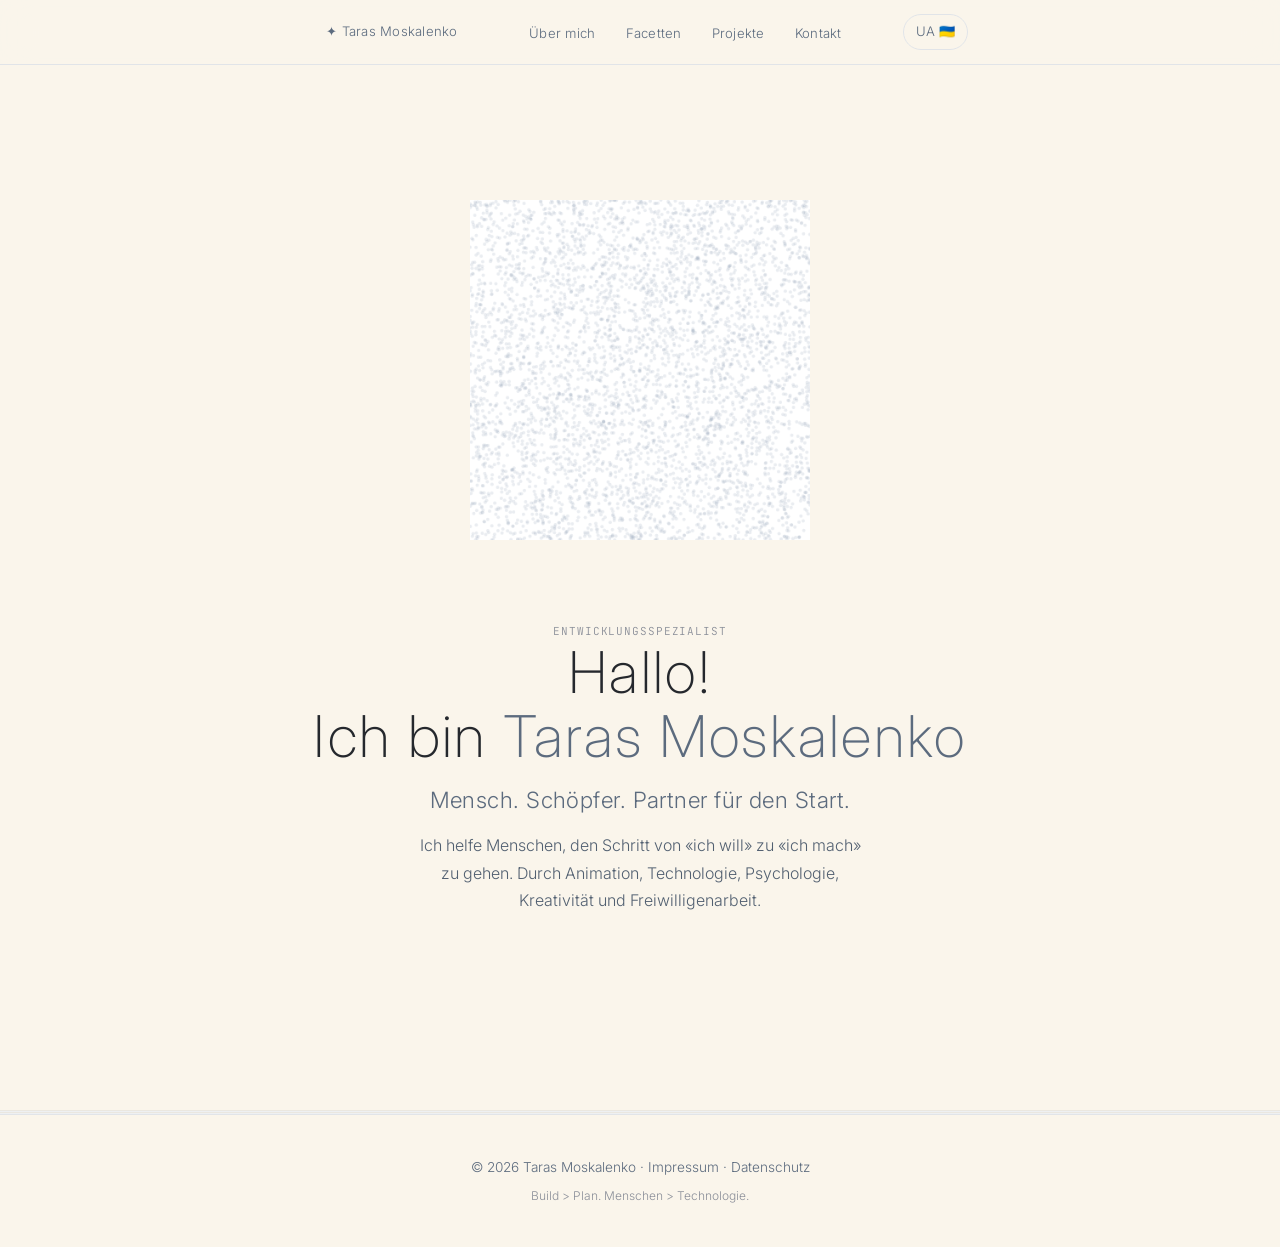
==== commit 4a126fe3: "remove Hermes SKVA project card" ====
--- a/index-de.html
+++ b/index-de.html
@@ -323,18 +323,6 @@
 
       <div class="project-card-wrapper" data-category="ai">
         <div class="project-card">
-          <div class="project-cat">🤖 KI & Agenten</div>
-          <h3><a href="https://github.com/Fil-m/hermes-skva" target="_blank" class="main-link">Hermes SKVA</a></h3>
-          <p>Multi-Agent-Produktionssystem. Verteilte KI-Agenten.</p>
-          <div class="project-techs">
-            <span class="project-tech">Python</span>
-            <span class="project-tech">Hermes</span>
-          </div>
-        </div>
-      </div>
-
-      <div class="project-card-wrapper" data-category="ai">
-        <div class="project-card">
           <div class="project-cat">🎬 Video & KI</div>
           <h3><a href="https://github.com/Fil-m/vlog-automator" target="_blank" class="main-link">Vlog Automator</a></h3>
           <p>KI-Videobearbeitung. Whisper, Analyse, DaVinci Resolve.</p>
--- a/assets/css/main.css
+++ b/assets/css/main.css
@@ -128,12 +128,43 @@
 
 @media(max-width:640px){
   body{font-size:16px}
-  .hero{min-height:auto;padding:80px 0 50px}
+  .hero{min-height:auto;padding:110px 0 50px}
   .container{padding:0 24px}
   section{padding:0}
-  .section-content-area{padding-top:72px;padding-bottom:48px}
-  .nav-inner{padding:12px 24px}
-  .nav-links a{padding:4px 10px;font-size:0.75rem}
+  .section-content-area{padding-top:100px;padding-bottom:48px}
+  .nav-inner{
+    display:grid;
+    grid-template-columns: 1fr auto;
+    gap: 8px;
+    padding: 10px 16px;
+    align-items: center;
+  }
+  .nav-logo{
+    grid-column: 1;
+    grid-row: 1;
+    white-space: nowrap;
+    justify-self: start;
+    padding: 4px 10px;
+    font-size: 0.78rem;
+  }
+  .nav-lang{
+    grid-column: 2;
+    grid-row: 1;
+    white-space: nowrap;
+    justify-self: end;
+    padding: 4px 10px;
+    margin-left: 0;
+    font-size: 0.78rem;
+  }
+  .nav-links{
+    grid-column: 1 / span 2;
+    grid-row: 2;
+    display: flex;
+    justify-content: center;
+    gap: 2px;
+    width: 100%;
+  }
+  .nav-links a{padding:4px 8px;font-size:0.75rem}
   #particleCanvas{width:240px;height:240px}
   .hero h1{font-size:clamp(1.8rem,7vw,2.4rem)}
   .about-card,.project-card{padding:22px 20px}
